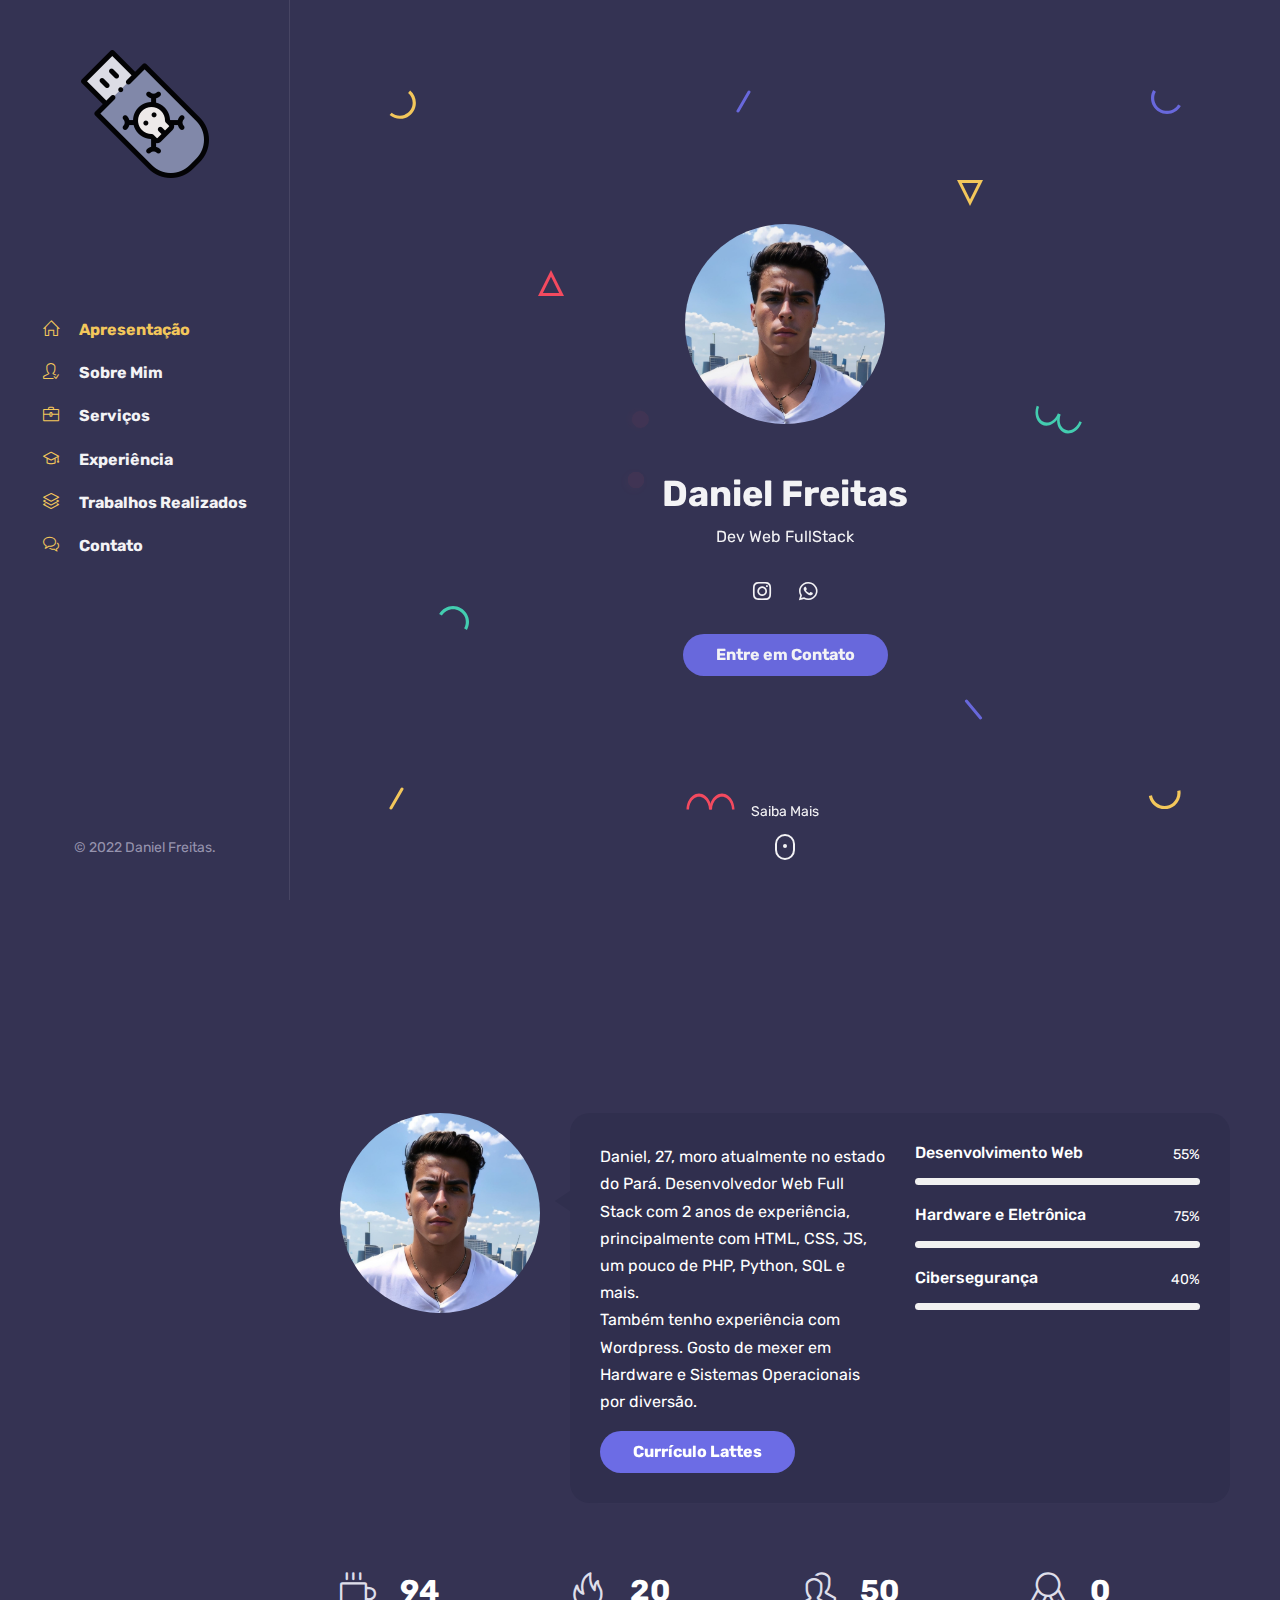
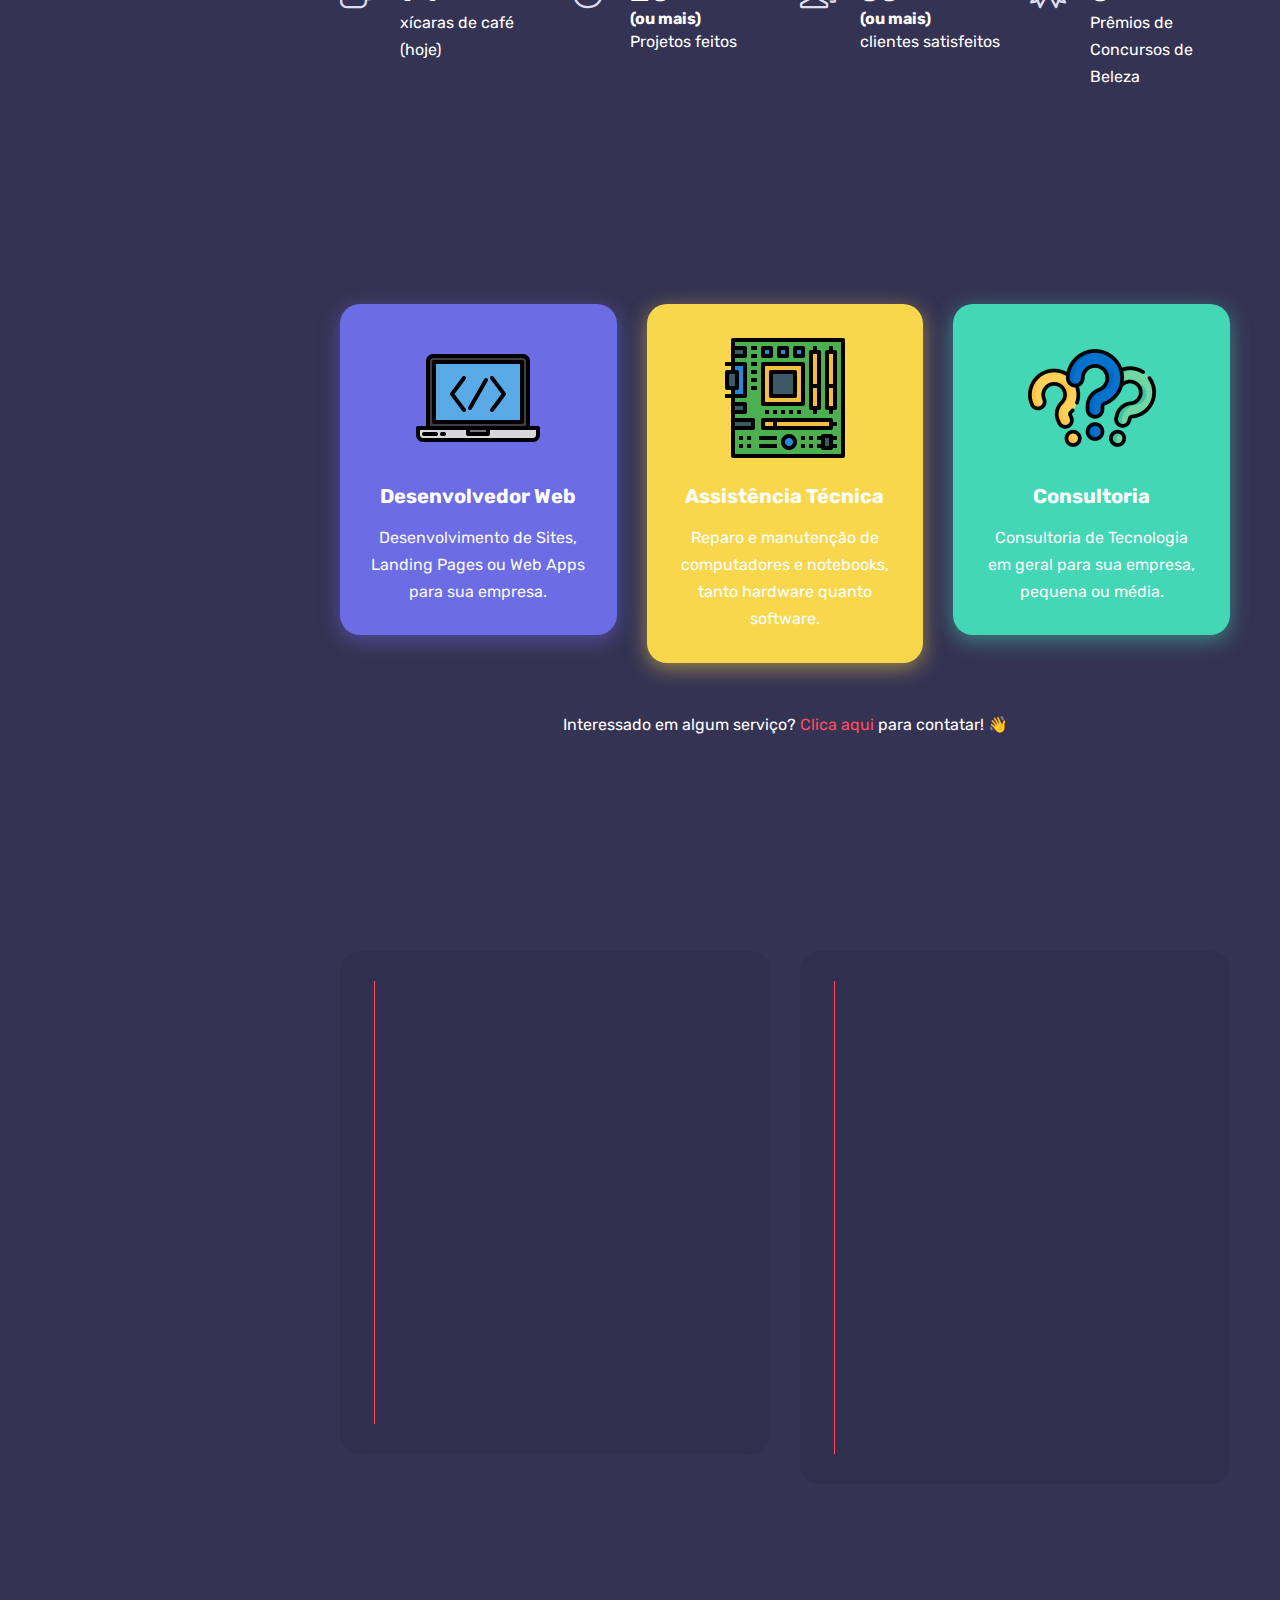
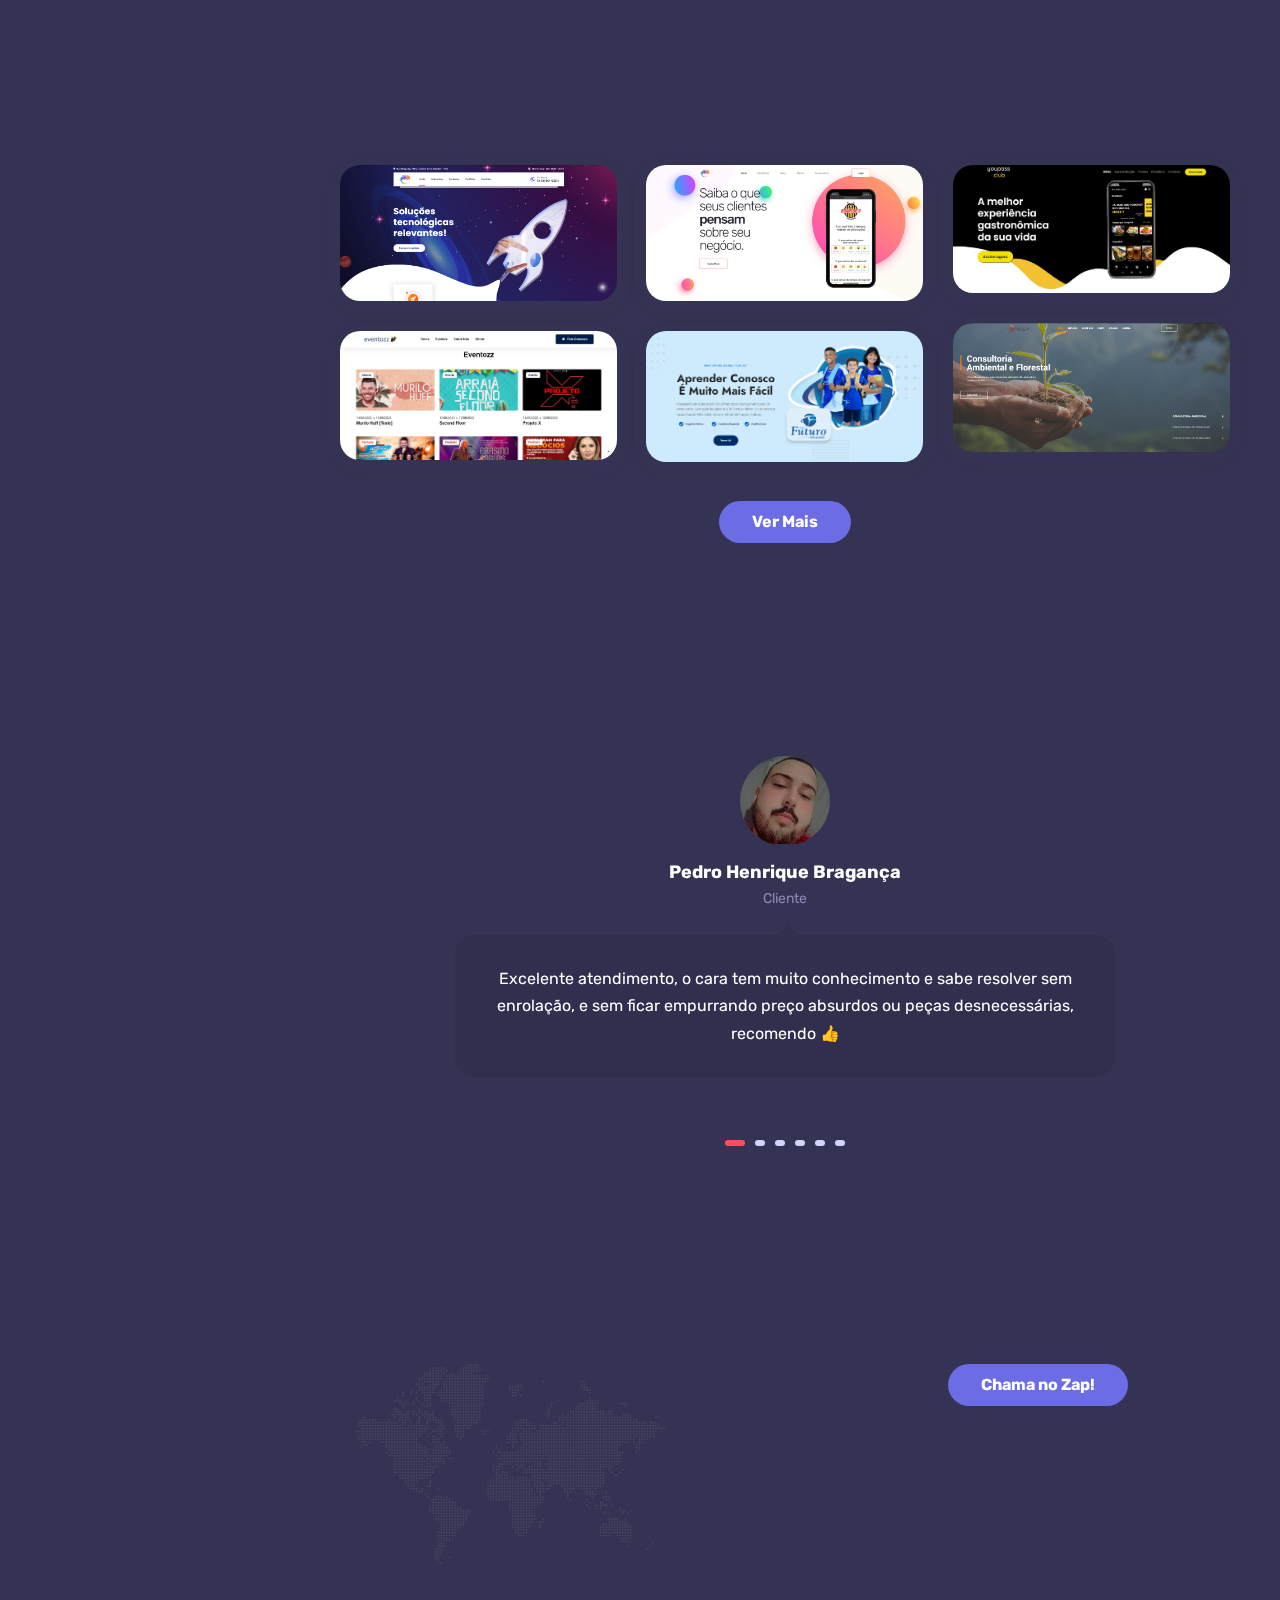
==== index.html @ 25d6e7fa "First Commit" ====
<!DOCTYPE html>
<html lang="en-US">

<head>
	<meta http-equiv="Content-Type" content="text/html; charset=UTF-8">
	<title>Daniel Freitas || Dev FullStack </title>
	<meta name="description" content="Daniel Freitas: Desenvolvedor de Websites e Landing Pages.">
	<meta name="viewport" content="width=device-width, initial-scale=1, maximum-scale=1">
	<link rel="shortcut icon" type="image/x-icon" href="/images/favicon.ico">

	<!-- STYLESHEETS -->
	<link rel="stylesheet" href="css/bootstrap.min.css" type="text/css" media="all">
	<link rel="stylesheet" href="css/all.min.css" type="text/css" media="all">
	<link rel="stylesheet" href="css/simple-line-icons.css" type="text/css" media="all">
	<link rel="stylesheet" href="css/slick.css" type="text/css" media="all">
	<link rel="stylesheet" href="css/animate.css" type="text/css" media="all">
	<link rel="stylesheet" href="css/magnific-popup.css" type="text/css" media="all">
	<link rel="stylesheet" href="css/style.css" type="text/css" media="all">

	<!-- Google tag (gtag.js) -->
	<script async src="https://www.googletagmanager.com/gtag/js?id=G-7LVSP3LHV8"></script>
	<script>
		window.dataLayer = window.dataLayer || [];
		function gtag() { dataLayer.push(arguments); }
		gtag('js', new Date());

		gtag('config', 'G-7LVSP3LHV8');
	</script>
	<!-- End Google Tag Manager -->

</head>

<body class="dark">

	<!-- Preloader -->
	<div id="preloader">
		<div class="outer">
			<!-- Google Chrome -->
			<div class="infinityChrome">
				<div></div>
				<div></div>
				<div></div>
			</div>

			<!-- Safari and others -->
			<div class="infinity">
				<div>
					<span></span>
				</div>
				<div>
					<span></span>
				</div>
				<div>
					<span></span>
				</div>
			</div>
			<!-- Stuff -->
			<svg xmlns="http://www.w3.org/2000/svg" version="1.1" class="goo-outer">
				<defs>
					<filter id="goo">
						<feGaussianBlur in="SourceGraphic" stdDeviation="6" result="blur" />
						<feColorMatrix in="blur" values="1 0 0 0 0  0 1 0 0 0  0 0 1 0 0  0 0 0 18 -7" result="goo" />
						<feBlend in="SourceGraphic" in2="goo" />
					</filter>
				</defs>
			</svg>
		</div>
	</div>

	<!-- mobile header -->
	<header class="mobile-header-1">
		<div class="container">
			<!-- menu icon -->
			<div class="menu-icon d-inline-flex mr-4">
				<button>
					<span></span>
				</button>
			</div>
			<!-- logo image -->
			<div class="site-logo">
				<a href="index.html">
					<img src="images/logo.png" alt="Logo" />
				</a>
			</div>
		</div>
	</header>

	<!-- desktop header -->
	<header class="desktop-header-1 d-flex align-items-center flex-column">

		<!-- logo image -->
		<div class="site-logo">
			<a href="#">
				<img src="images/logo.png" alt="" />
			</a>
		</div>

		<!-- main menu -->
		<nav>
			<ul class="vertical-menu scrollspy">
				<li class="active"><a href="#home"><i class="icon-home"></i>Apresentação</a></li>
				<li><a href="#about"><i class="icon-user-following"></i>Sobre Mim</a></li>
				<li><a href="#services"><i class="icon-briefcase"></i>Serviços</a></li>
				<li><a href="#experience"><i class="icon-graduation"></i>Experiência</a></li>
				<li><a href="#works"><i class="icon-layers"></i>Trabalhos Realizados</a></li>
				<li><a href="#contact"><i class="icon-bubbles"></i>Contato</a></li>
			</ul>
		</nav>

		<!-- site footer -->
		<div class="footer">
			<!-- copyright text -->
			<span class="copyright">© 2022 Daniel Freitas.</span>
		</div>

	</header>

	<!-- main layout -->
	<main class="content">

		<!-- section home -->
		<section id="home" class="home d-flex align-items-center">
			<div class="container">

				<!-- intro -->
				<div class="intro">
					<!-- avatar image -->
					<img src="images/perfil-mini.png" alt="Profile" class="mb-5 prof-pic" />

					<!-- info -->
					<h1 class="mb-2 mt-0">Daniel Freitas</h1>
					<span><span class="text-rotating">Dev Web FullStack</span></span>

					<!-- social icons -->
					<ul class="social-icons light list-inline mb-0 mt-4">
						<li class="list-inline-item"><a href="https://www.linkedin.com/in/danielofreitas"><i
									class="fab fa-instagram"></i></a></li>
						<li class="list-inline-item"><a target="_blank"
								href="https://api.whatsapp.com/send/?phone=5561992713489"><i
									class="fab fa-whatsapp"></i></a></li>
					</ul>

					<!-- buttons -->
					<div class="mt-4">
						<a href="#contact" class="btn btn-default">Entre em Contato</a>
					</div>
				</div>

				<!-- scroll down mouse wheel -->
				<div class="scroll-down">
					<a href="#about" class="mouse-wrapper">
						<span>Saiba Mais</span>
						<span class="mouse">
							<span class="wheel"></span>
						</span>
					</a>
				</div>

				<!-- parallax layers -->
				<div class="parallax" data-relative-input="true">

					<svg width="27" height="29" data-depth="0.3" class="layer p1" xmlns="http://www.w3.org/2000/svg">
						<path
							d="M21.15625.60099c4.37954 3.67487 6.46544 9.40612 5.47254 15.03526-.9929 5.62915-4.91339 10.30141-10.2846 12.25672-5.37122 1.9553-11.3776.89631-15.75715-2.77856l2.05692-2.45134c3.50315 2.93948 8.3087 3.78663 12.60572 2.22284 4.297-1.5638 7.43381-5.30209 8.22768-9.80537.79387-4.50328-.8749-9.08872-4.37803-12.02821L21.15625.60099z"
							fill="#FFD15C" fill-rule="evenodd" />
					</svg>

					<svg width="26" height="26" data-depth="0.2" class="layer p2" xmlns="http://www.w3.org/2000/svg">
						<path d="M13 3.3541L2.42705 24.5h21.1459L13 3.3541z" stroke="#FF4C60" stroke-width="3"
							fill="none" fill-rule="evenodd" />
					</svg>

					<svg width="30" height="25" data-depth="0.3" class="layer p3" xmlns="http://www.w3.org/2000/svg">
						<path
							d="M.1436 8.9282C3.00213 3.97706 8.2841.92763 14.00013.92796c5.71605.00032 10.9981 3.04992 13.85641 8 2.8583 4.95007 2.8584 11.0491-.00014 16.00024l-2.77128-1.6c2.28651-3.96036 2.28631-8.84002.00011-12.8002-2.2862-3.96017-6.5124-6.40017-11.08513-6.4-4.57271.00018-8.79872 2.43984-11.08524 6.4002l-2.77128-1.6z"
							fill="#44D7B6" fill-rule="evenodd" />
					</svg>

					<svg width="15" height="23" data-depth="0.6" class="layer p4" xmlns="http://www.w3.org/2000/svg">
						<rect transform="rotate(30 9.86603 10.13397)" x="7" width="3" height="25" rx="1.5"
							fill="#FFD15C" fill-rule="evenodd" />
					</svg>

					<svg width="15" height="23" data-depth="0.2" class="layer p5" xmlns="http://www.w3.org/2000/svg">
						<rect transform="rotate(30 9.86603 10.13397)" x="7" width="3" height="25" rx="1.5"
							fill="#6C6CE5" fill-rule="evenodd" />
					</svg>

					<svg width="49" height="17" data-depth="0.5" class="layer p6" xmlns="http://www.w3.org/2000/svg">
						<g fill="#FF4C60" fill-rule="evenodd">
							<path
								d="M.5 16.5c0-5.71709 2.3825-10.99895 6.25-13.8567 3.8675-2.85774 8.6325-2.85774 12.5 0C23.1175 5.50106 25.5 10.78292 25.5 16.5H23c0-4.57303-1.90625-8.79884-5-11.08535-3.09375-2.28652-6.90625-2.28652-10 0C4.90625 7.70116 3 11.92697 3 16.5H.5z" />
							<path
								d="M23.5 16.5c0-5.71709 2.3825-10.99895 6.25-13.8567 3.8675-2.85774 8.6325-2.85774 12.5 0C46.1175 5.50106 48.5 10.78292 48.5 16.5H46c0-4.57303-1.90625-8.79884-5-11.08535-3.09375-2.28652-6.90625-2.28652-10 0-3.09375 2.28651-5 6.51232-5 11.08535h-2.5z" />
						</g>
					</svg>

					<svg width="26" height="26" data-depth="0.4" class="layer p7" xmlns="http://www.w3.org/2000/svg">
						<path d="M13 22.6459L2.42705 1.5h21.1459L13 22.6459z" stroke="#FFD15C" stroke-width="3"
							fill="none" fill-rule="evenodd" />
					</svg>

					<svg width="19" height="21" data-depth="0.3" class="layer p8" xmlns="http://www.w3.org/2000/svg">
						<rect transform="rotate(-40 6.25252 10.12626)" x="7" width="3" height="25" rx="1.5"
							fill="#6C6CE5" fill-rule="evenodd" />
					</svg>

					<svg width="30" height="25" data-depth="0.3" data-depth-y="-1.30" class="layer p9"
						xmlns="http://www.w3.org/2000/svg">
						<path
							d="M29.8564 16.0718c-2.85854 4.95114-8.1405 8.00057-13.85654 8.00024-5.71605-.00032-10.9981-3.04992-13.85641-8-2.8583-4.95007-2.8584-11.0491.00014-16.00024l2.77128 1.6c-2.28651 3.96036-2.28631 8.84002-.00011 12.8002 2.2862 3.96017 6.5124 6.40017 11.08513 6.4 4.57271-.00018 8.79872-2.43984 11.08524-6.4002l2.77128 1.6z"
							fill="#6C6CE5" fill-rule="evenodd" />
					</svg>

					<svg width="47" height="29" data-depth="0.2" class="layer p10" xmlns="http://www.w3.org/2000/svg">
						<g fill="#44D7B6" fill-rule="evenodd">
							<path
								d="M46.78878 17.19094c-1.95535 5.3723-6.00068 9.52077-10.61234 10.8834-4.61167 1.36265-9.0893-.26708-11.74616-4.27524-2.65686-4.00817-3.08917-9.78636-1.13381-15.15866l2.34923.85505c-1.56407 4.29724-1.2181 8.92018.90705 12.12693 2.12514 3.20674 5.70772 4.5107 9.39692 3.4202 3.68921-1.0905 6.92581-4.40949 8.48988-8.70673l2.34923.85505z" />
							<path
								d="M25.17585 9.32448c-1.95535 5.3723-6.00068 9.52077-10.61234 10.8834-4.61167 1.36264-9.0893-.26708-11.74616-4.27525C.16049 11.92447-.27182 6.14628 1.68354.77398l2.34923.85505c-1.56407 4.29724-1.2181 8.92018.90705 12.12692 2.12514 3.20675 5.70772 4.5107 9.39692 3.4202 3.68921-1.0905 6.92581-4.40948 8.48988-8.70672l2.34923.85505z" />
						</g>
					</svg>

					<svg width="33" height="20" data-depth="0.5" class="layer p11" xmlns="http://www.w3.org/2000/svg">
						<path
							d="M32.36774.34317c.99276 5.63023-1.09332 11.3614-5.47227 15.03536-4.37895 3.67396-10.3855 4.73307-15.75693 2.77837C5.76711 16.2022 1.84665 11.53014.8539 5.8999l3.15139-.55567c.7941 4.50356 3.93083 8.24147 8.22772 9.8056 4.29688 1.56413 9.10275.71673 12.60554-2.2227C28.34133 9.98771 30.01045 5.4024 29.21635.89884l3.15139-.55567z"
							fill="#FFD15C" fill-rule="evenodd" />
					</svg>

				</div>
			</div>

		</section>

		<!-- section about -->
		<section id="about">

			<div class="container">

				<!-- section title -->
				<h2 class="section-title wow fadeInUp">Sobre Mim</h2>

				<div class="spacer" data-height="60"></div>

				<div class="row">

					<div class="col-md-3">
						<div class="text-center text-md-left">
							<!-- avatar image -->
							<img src="images/perfil-mini.png" alt="Profile" class="prof-pic" />
						</div>
						<div class="spacer d-md-none d-lg-none" data-height="30"></div>
					</div>

					<div class="col-md-9 triangle-left-md triangle-top-sm">
						<div class="rounded bg-dark shadow-light padding-30">
							<div class="row">
								<div class="col-md-6">
									<!-- about text -->
									<p>Daniel, 27, moro atualmente no estado do Pará. Desenvolvedor Web Full Stack com 2
										anos de experiência, principalmente com HTML, CSS, JS, um pouco de PHP, Python,
										SQL e mais. <br>
										Também tenho experiência com Wordpress.
										Gosto de mexer em Hardware e Sistemas Operacionais por diversão.
									</p>
									<div class="mt-3">
										<a href="http://lattes.cnpq.br/3250665712601705"
											class="btn btn-default">Currículo Lattes</a>
									</div>
									<div class="spacer d-md-none d-lg-none" data-height="30"></div>
								</div>
								<div class="col-md-6">
									<!-- skill item -->
									<div class="skill-item">
										<div class="skill-info clearfix">
											<h4 class="float-left mb-3 mt-0">Desenvolvimento Web</h4>
											<span class="float-right">55%</span>
										</div>
										<div class="progress">
											<div class="progress-bar data-background" role="progressbar"
												aria-valuemin="0" aria-valuemax="100" aria-valuenow="55"
												data-color="#FFD15C">
											</div>
										</div>
										<div class="spacer" data-height="20"></div>
									</div>

									<!-- skill item -->
									<div class="skill-item">
										<div class="skill-info clearfix">
											<h4 class="float-left mb-3 mt-0">Hardware e Eletrônica</h4>
											<span class="float-right">75%</span>
										</div>
										<div class="progress">
											<div class="progress-bar data-background" role="progressbar"
												aria-valuemin="0" aria-valuemax="100" aria-valuenow="75"
												data-color="#FF4C60">
											</div>
										</div>
										<div class="spacer" data-height="20"></div>
									</div>

									<!-- skill item -->
									<div class="skill-item">
										<div class="skill-info clearfix">
											<h4 class="float-left mb-3 mt-0">Cibersegurança</h4>
											<span class="float-right">40%</span>
										</div>
										<div class="progress">
											<div class="progress-bar data-background" role="progressbar"
												aria-valuemin="0" aria-valuemax="100" aria-valuenow="40"
												data-color="#6C6CE5">
											</div>
										</div>
									</div>
								</div>
							</div>
						</div>
					</div>

				</div>
				<!-- row end -->

				<div class="spacer" data-height="70"></div>

				<div class="row">

					<div class="col-md-3 col-sm-6">
						<!-- fact item -->
						<div class="fact-item">
							<span class="icon icon-cup"></span>
							<div class="details">
								<h3 class="mb-0 mt-0 number"><em class="count">94</em></h3>
								<p class="mb-0">xícaras de café (hoje)</p>
							</div>
						</div>
						<div class="spacer d-md-none d-lg-none" data-height="30"></div>
					</div>

					<div class="col-md-3 col-sm-6">
						<!-- fact item -->
						<div class="fact-item">
							<span class="icon icon-fire"></span>
							<div class="details">
								<h3 class="mb-0 mt-0 number"><em class="count">20</em>
									<p class="mb-0"> (ou mais)</p>
								</h3>
								<p class="mb-0">Projetos feitos</p>
							</div>
						</div>
						<div class="spacer d-md-none d-lg-none" data-height="30"></div>
					</div>

					<div class="col-md-3 col-sm-6">
						<!-- fact item -->
						<div class="fact-item">
							<span class="icon icon-people"></span>
							<div class="details">
								<h3 class="mb-0 mt-0 number"><em class="count">50</em>
									<p class="mb-0"> (ou mais)</p>
								</h3>
								<p class="mb-0">clientes satisfeitos</p>
							</div>
						</div>
						<div class="spacer d-md-none d-lg-none" data-height="30"></div>
					</div>

					<div class="col-md-3 col-sm-6">
						<!-- fact item -->
						<div class="fact-item">
							<span class="icon icon-badge"></span>
							<div class="details">
								<h3 class="mb-0 mt-0 number"><em class="count">0</em></h3>
								<p class="mb-0">Prêmios de Concursos de Beleza</p>
							</div>
						</div>
					</div>

				</div>

			</div>

		</section>

		<!-- section services -->
		<section id="services">

			<div class="container">

				<!-- section title -->
				<h2 class="section-title wow fadeInUp">Serviços</h2>

				<div class="spacer" data-height="60"></div>

				<div class="row">

					<div class="col-md-4">
						<!-- service box -->
						<div class="service-box rounded data-background padding-30 text-center text-light shadow-blue"
							data-color="#6C6CE5">
							<img src="/images/web.png" alt="Web" />
							<h3 class="mb-3 mt-0">Desenvolvedor Web</h3>
							<p class="mb-0">Desenvolvimento de Sites, Landing Pages ou Web Apps para sua empresa.</p>
						</div>
						<div class="spacer d-md-none d-lg-none" data-height="30"></div>
					</div>

					<div class="col-md-4">
						<!-- service box -->
						<div class="service-box rounded data-background padding-30 text-center shadow-yellow"
							data-color="#F9D74C">
							<img src="/images/hardware.png" alt="Placa Mãe" />
							<h3 class="mb-3 mt-0">Assistência Técnica</h3>
							<p class="mb-0">Reparo e manutenção de computadores e notebooks, tanto hardware quanto
								software.</p>
						</div>
						<div class="spacer d-md-none d-lg-none" data-height="30"></div>
					</div>

					<div class="col-md-4">
						<!-- service box -->
						<div class="service-box rounded data-background padding-30 text-center text-light shadow-green"
							data-color="#44D7B6">
							<img src="/images/question.png" alt="consultoria" />
							<h3 class="mb-3 mt-0">Consultoria</h3>
							<p class="mb-0">Consultoria de Tecnologia em geral para sua empresa, pequena ou média.</p>
						</div>
					</div>

				</div>

				<div class="mt-5 text-center">
					<p class="mb-0">Interessado em algum serviço? <a href="#contact">Clica aqui</a> para contatar!
						👋</p>
				</div>

			</div>

		</section>

		<!-- section experience -->
		<section id="experience">

			<div class="container">

				<!-- section title -->
				<h2 class="section-title wow fadeInUp">Experiência</h2>

				<div class="spacer" data-height="60"></div>

				<div class="row">

					<div class="col-md-6">

						<!-- timeline wrapper -->
						<div class="timeline edu bg-dark rounded shadow-light padding-30 overflow-hidden">

							<!-- timeline item -->
							<div class="timeline-container wow fadeInUp" data-wow-delay="0.4s">
								<div class="content">
									<span class="time">2023</span>
									<h3 class="title">Pós em Computação Forense e Perícia Digital</h3>
									<p>Finalizado em 2023</p>
								</div>
							</div>

							<!-- timeline item -->
							<div class="timeline-container wow fadeInUp">
								<div class="content">
									<span class="time">2023</span>
									<h3 class="title">Pós em Engenharia de Software</h3>
									<p>Finalizado em 2023
									</p>
								</div>
							</div>

							<!-- timeline item -->
							<div class="timeline-container wow fadeInUp" data-wow-delay="0.2s">
								<div class="content">
									<span class="time">2020 - 2021</span>
									<h3 class="title">Graduação em Análise e Desenvolvimento de Sistemas</h3>
									<p>Finalizado em 2021
									</p>
								</div>
							</div>


							<!-- main line -->
							<span class="line"></span>

						</div>

					</div>

					<div class="col-md-6">

						<!-- responsive spacer -->
						<div class="spacer d-md-none d-lg-none" data-height="30"></div>

						<!-- timeline wrapper -->
						<div class="timeline exp bg-dark rounded shadow-light padding-30 overflow-hidden">

							<!-- timeline item -->
							<div class="timeline-container wow fadeInUp">
								<div class="content">
									<span class="time">Presente</span>
									<h3 class="title">Sócio Fundador da Nodex Tecnologia</h3>
									<p>Prestação de serviços a outras empresas.
									</p>
								</div>
							</div>

							<!-- timeline item -->
							<div class="timeline-container wow fadeInUp" data-wow-delay="0.2s">
								<div class="content">
									<span class="time">2021 - 2022</span>
									<h3 class="title">Desenvolvedor Web FullStack</h3>
									<p>Mais informações no Linkedin.</p>
								</div>
							</div>

							<!-- timeline item -->
							<div class="timeline-container wow fadeInUp" data-wow-delay="0.4s">
								<div class="content">
									<span class="time">2018 - 2021</span>
									<h3 class="title">Professor de Inglês</h3>
									<p>Aulas de Inglês para crianças e adultos, iniciantes ou em estágio
										avançado de fluência.
									</p>
								</div>
							</div>

							<!-- main line -->
							<span class="line"></span>

						</div>

					</div>

				</div>

			</div>

		</section>

		<!-- section works -->
		<section id="works">

			<div class="container">

				<!-- section title -->
				<h2 class="section-title wow fadeInUp">Trabalhos Realizados</h2>

				<div class="spacer" data-height="60"></div>

				<!-- portfolio filter (desktop) -->
				<ul class="portfolio-filter list-inline wow fadeInUp">
					<li class="current list-inline-item" data-filter="*">Todos</li>
					<li class="list-inline-item" data-filter=".web">Websites</li>
					<li class="list-inline-item" data-filter=".land">Landing Pages</li>
				</ul>

				<!-- portfolio filter (mobile) -->
				<div class="pf-filter-wrapper">
					<select class="portfolio-filter-mobile">
						<option value="*">Todos</option>
						<option value=".web">Websites</option>
						<option value=".land">Landing Pages</option>
					</select>
				</div>

				<!-- portolio wrapper -->
				<div class="row portfolio-wrapper">

					<!-- portfolio item -->
					<div class="col-md-4 col-sm-6 grid-item web">
						<a href="https://portalctech.com.br/" target="_blank" class="">
							<div class="portfolio-item rounded shadow-dark">
								<div class="details">
									<span class="term">Website</span>
									<h4 class="title">Portal CTech</h4>
								</div>
								<div class="thumb">
									<img src="/trabalhos/ctech.png" alt="Portfolio-title" />
									<div class="mask"></div>
								</div>
							</div>
						</a>
					</div>

					<!-- portfolio item -->
					<div class="col-md-4 col-sm-6 grid-item creative land">
						<a href="https://satisfacao.portalctech.com.br/" target="_blank">
							<div class="portfolio-item rounded shadow-dark">
								<div class="details">
									<span class="term">Landing Page</span>
									<h4 class="title">Serviço de Satisfação | CTech</h4>

								</div>
								<div class="thumb">
									<img src="/trabalhos/satis.png" alt="Portfolio-title" />
									<div class="mask"></div>
								</div>
							</div>
						</a>
					</div>

					<!-- portfolio item -->
					<div class="col-md-4 col-sm-6 grid-item land">
						<a href="#">
							<div class="portfolio-item rounded shadow-dark">
								<div class="details">
									<span class="term">Landing Page</span>
									<h4 class="title">YouPass - App de Gastronomia</h4>
								</div>
								<div class="thumb">
									<img src="/trabalhos/youpass.jpg" alt="Portfolio-title" />
									<div class="mask"></div>
								</div>
							</div>
						</a>
					</div>

					<!-- portfolio item -->
					<div class="col-md-4 col-sm-6 grid-item web">
						<a href="https://fenixjunior.com.br" target="_blank">
							<div class="portfolio-item rounded shadow-dark">
								<div class="details">
									<span class="term">Website</span>
									<h4 class="title">Empresa Júnior Fênix Consultoria Ambiental</h4>
								</div>
								<div class="thumb">
									<img src="/trabalhos/fenix.png" alt="Portfolio-title" />
									<div class="mask"></div>
								</div>
							</div>
						</a>
					</div>

					<!-- portfolio item -->
					<div class="col-md-4 col-sm-6 grid-item web">
						<a href="https://futuroeducacional.com/" target="_blank">
							<div class="portfolio-item rounded shadow-dark">
								<div class="details">
									<span class="term">Website</span>
									<h4 class="title">Site Institucional Grupo Futuro Educacional</h4>

								</div>
								<div class="thumb">
									<img src="/trabalhos/futuro.png" alt="Portfolio-title" />
									<div class="mask"></div>
								</div>
							</div>
						</a>
					</div>

					<!-- portfolio item -->
					<div class="col-md-4 col-sm-6 grid-item web">
						<a href="https://eventozz.com" target="_blank">
							<div class="portfolio-item rounded shadow-dark">
								<div class="details">
									<span class="term">Website</span>
									<h4 class="title">Eventozz</h4>
								</div>
								<div class="thumb">
									<img src="/trabalhos/eventozz.jpg" alt="Portfolio-title" />
									<div class="mask"></div>
								</div>
							</div>
						</a>
					</div>

				</div>

				<!-- more button -->
				<div class="load-more text-center mt-4">
					<a href="javascript:" class="btn btn-default"><i class="fas fa-spinner"></i>Ver Mais</a>
					<!-- numbered pagination (hidden for infinite scroll) -->
					<ul class="portfolio-pagination list-inline d-none">
						<li class="list-inline-item">1</li>
						<li class="list-inline-item"><a href="works-2.html">2</a></li>
					</ul>
				</div>

			</div>

		</section>


		<!-- section testimonials -->
		<section id="testimonials">

			<div class="container">

				<!-- section title -->
				<h2 class="section-title wow fadeInUp">Clientes & Reviews</h2>

				<div class="spacer" data-height="60"></div>

				<!-- testimonials wrapper -->
				<div class="testimonials-wrapper">

					<!-- testimonial item -->
					<div class="testimonial-item text-center mx-auto">
						<div class="thumb mb-3 mx-auto">
							<img src="/clientes/pedro.png" alt="customer-name" />
						</div>
						<h4 class="mt-3 mb-0">Pedro Henrique Bragança</h4>
						<span class="subtitle">Cliente</span>
						<div class="bg-dark padding-30 shadow-light rounded triangle-top position-relative mt-4">
							<p class="mb-0">Excelente atendimento, o cara tem muito conhecimento e sabe resolver sem
								enrolação, e sem ficar empurrando preço absurdos ou peças desnecessárias, recomendo 👍
							</p>
						</div>
					</div>

					<!-- testimonial item -->
					<div class="testimonial-item text-center mx-auto">
						<div class="thumb mb-3 mx-auto">
							<img src="/clientes/isaque.jpg" alt="customer-name" />
						</div>
						<h4 class="mt-3 mb-0">Isaque Vitor</h4>
						<span class="subtitle">Cliente</span>
						<div class="bg-dark padding-30 shadow-light rounded triangle-top position-relative mt-4">
							<p class="mb-0">Antendimento pontual e rápido, sabem exatamente o que o cliente precisa e
								resolvem o problema sem enrolação. 👏🏾</p>
						</div>
					</div>

					<!-- testimonial item -->
					<div class="testimonial-item text-center mx-auto">
						<div class="thumb mb-3 mx-auto">
							<img src="/clientes/caik.png" alt="customer-name" />
						</div>
						<h4 class="mt-3 mb-0">Caikson Rodrigo</h4>
						<span class="subtitle">Cliente</span>
						<div class="bg-dark padding-30 shadow-light rounded triangle-top position-relative mt-4">
							<p class="mb-0">Atendimento perfeito, com todos os requisitos que solicitei. Foi minha
								primeira vez e agora serei cliente fixo, não encontramos qualidade assim tão fácil e
								valores acessíveis. Obrigado!</p>
						</div>
					</div>

					<!-- testimonial item -->
					<div class="testimonial-item text-center mx-auto">
						<div class="thumb mb-3 mx-auto">
							<img src="/clientes/evaldo.png" alt="customer-name" />
						</div>
						<h4 class="mt-3 mb-0">Evaldo Sousa</h4>
						<span class="subtitle">Cliente</span>
						<div class="bg-dark padding-30 shadow-light rounded triangle-top position-relative mt-4">
							<p class="mb-0">Excelente profissional, muito bem capacitado. Tenho um computador que
								comprei em 2006 que nunca nem abri para limpar, já estava prestes a jogar fora, resolvi
								levar para ele e quando recebi o computador de volta, o mesmo estava tão veloz e
								eficiente que parecia recém saído de fábrica. Recomendo.</p>
						</div>
					</div>

					<!-- testimonial item -->
					<div class="testimonial-item text-center mx-auto">
						<div class="thumb mb-3 mx-auto">
							<img src="/clientes/saymon.png" alt="customer-name" />
						</div>
						<h4 class="mt-3 mb-0">Saymon Cunha</h4>
						<span class="subtitle">Cliente</span>
						<div class="bg-dark padding-30 shadow-light rounded triangle-top position-relative mt-4">
							<p class="mb-0">Simplesmente sensacional! 🔥</p>
						</div>
					</div>

					<!-- testimonial item -->
					<div class="testimonial-item text-center mx-auto">
						<div class="thumb mb-3 mx-auto">
							<img src="/clientes/saulo.png" alt="customer-name" />
						</div>
						<h4 class="mt-3 mb-0">Saulo Freitas</h4>
						<span class="subtitle">Cliente e Desenvolvedor Parceiro</span>
						<div class="bg-dark padding-30 shadow-light rounded triangle-top position-relative mt-4">
							<p class="mb-0">Resultado além das expectativas por um bom custo.</p>
						</div>
					</div>

				</div>



				<!-- section contact -->
				<section id="contact">

					<div class="container">

						<!-- section title -->
						<h2 class="section-title wow fadeInUp">Entre em contato</h2>

						<div class="spacer" data-height="60"></div>

						<div class="row">

							<div class="col-md-8">
								<!-- contact info -->
								<div class="contact-info">
									<h3 class="wow fadeInUp">Fique a vontade para entrar em contato!</h3>
									<p class="wow fadeInUp"> Você é do tipo formal? Pode me mandar um <a
											href="mailto:danfreitas97@gmail.com">email</a>. 👋</p>
								</div>
							</div>

							<div class="col-md-4">
								<form action="https://wa.me/5561992713489">
									<button type="submit" class="btn btn-default"> Chama no Zap! </button>
									<!-- Send Button -->
								</form>
							</div>

						</div>

					</div>

				</section>

				<div class="spacer" data-height="96"></div>

	</main>

	<!-- Go to top button -->
	<a href="javascript:" id="return-to-top"><i class="fas fa-arrow-up"></i></a>

	<!-- SCRIPTS -->
	<script src="js/jquery-1.12.3.min.js"></script>
	<script src="js/jquery.easing.min.js"></script>
	<script src="js/jquery.waypoints.min.js"></script>
	<script src="js/jquery.counterup.min.js"></script>
	<script src="js/popper.min.js"></script>
	<script src="js/bootstrap.min.js"></script>
	<script src="js/isotope.pkgd.min.js"></script>
	<script src="js/infinite-scroll.min.js"></script>
	<script src="js/imagesloaded.pkgd.min.js"></script>
	<script src="js/slick.min.js"></script>
	<script src="js/contact.js"></script>
	<script src="js/validator.js"></script>
	<script src="js/wow.min.js"></script>
	<script src="js/morphext.min.js"></script>
	<script src="js/parallax.min.js"></script>
	<script src="js/jquery.magnific-popup.min.js"></script>
	<script src="js/custom.js"></script>

</body>

</html>
---- css/simple-line-icons.css ----
@font-face {
  font-family: 'simple-line-icons';
  src: url('../fonts/Simple-Line-Icons.eot?v=2.4.0');
  src: url('../fonts/Simple-Line-Icons.eot?v=2.4.0#iefix') format('embedded-opentype'), url('../fonts/Simple-Line-Icons.woff2?v=2.4.0') format('woff2'), url('../fonts/Simple-Line-Icons.ttf?v=2.4.0') format('truetype'), url('../fonts/Simple-Line-Icons.woff?v=2.4.0') format('woff'), url('../fonts/Simple-Line-Icons.svg?v=2.4.0#simple-line-icons') format('svg');
  font-weight: normal;
  font-style: normal;
}
/*
 Use the following CSS code if you want to have a class per icon.
 Instead of a list of all class selectors, you can use the generic [class*="icon-"] selector, but it's slower:
*/
.icon-user,
.icon-people,
.icon-user-female,
.icon-user-follow,
.icon-user-following,
.icon-user-unfollow,
.icon-login,
.icon-logout,
.icon-emotsmile,
.icon-phone,
.icon-call-end,
.icon-call-in,
.icon-call-out,
.icon-map,
.icon-location-pin,
.icon-direction,
.icon-directions,
.icon-compass,
.icon-layers,
.icon-menu,
.icon-list,
.icon-options-vertical,
.icon-options,
.icon-arrow-down,
.icon-arrow-left,
.icon-arrow-right,
.icon-arrow-up,
.icon-arrow-up-circle,
.icon-arrow-left-circle,
.icon-arrow-right-circle,
.icon-arrow-down-circle,
.icon-check,
.icon-clock,
.icon-plus,
.icon-minus,
.icon-close,
.icon-event,
.icon-exclamation,
.icon-organization,
.icon-trophy,
.icon-screen-smartphone,
.icon-screen-desktop,
.icon-plane,
.icon-notebook,
.icon-mustache,
.icon-mouse,
.icon-magnet,
.icon-energy,
.icon-disc,
.icon-cursor,
.icon-cursor-move,
.icon-crop,
.icon-chemistry,
.icon-speedometer,
.icon-shield,
.icon-screen-tablet,
.icon-magic-wand,
.icon-hourglass,
.icon-graduation,
.icon-ghost,
.icon-game-controller,
.icon-fire,
.icon-eyeglass,
.icon-envelope-open,
.icon-envelope-letter,
.icon-bell,
.icon-badge,
.icon-anchor,
.icon-wallet,
.icon-vector,
.icon-speech,
.icon-puzzle,
.icon-printer,
.icon-present,
.icon-playlist,
.icon-pin,
.icon-picture,
.icon-handbag,
.icon-globe-alt,
.icon-globe,
.icon-folder-alt,
.icon-folder,
.icon-film,
.icon-feed,
.icon-drop,
.icon-drawer,
.icon-docs,
.icon-doc,
.icon-diamond,
.icon-cup,
.icon-calculator,
.icon-bubbles,
.icon-briefcase,
.icon-book-open,
.icon-basket-loaded,
.icon-basket,
.icon-bag,
.icon-action-undo,
.icon-action-redo,
.icon-wrench,
.icon-umbrella,
.icon-trash,
.icon-tag,
.icon-support,
.icon-frame,
.icon-size-fullscreen,
.icon-size-actual,
.icon-shuffle,
.icon-share-alt,
.icon-share,
.icon-rocket,
.icon-question,
.icon-pie-chart,
.icon-pencil,
.icon-note,
.icon-loop,
.icon-home,
.icon-grid,
.icon-graph,
.icon-microphone,
.icon-music-tone-alt,
.icon-music-tone,
.icon-earphones-alt,
.icon-earphones,
.icon-equalizer,
.icon-like,
.icon-dislike,
.icon-control-start,
.icon-control-rewind,
.icon-control-play,
.icon-control-pause,
.icon-control-forward,
.icon-control-end,
.icon-volume-1,
.icon-volume-2,
.icon-volume-off,
.icon-calendar,
.icon-bulb,
.icon-chart,
.icon-ban,
.icon-bubble,
.icon-camrecorder,
.icon-camera,
.icon-cloud-download,
.icon-cloud-upload,
.icon-envelope,
.icon-eye,
.icon-flag,
.icon-heart,
.icon-info,
.icon-key,
.icon-link,
.icon-lock,
.icon-lock-open,
.icon-magnifier,
.icon-magnifier-add,
.icon-magnifier-remove,
.icon-paper-clip,
.icon-paper-plane,
.icon-power,
.icon-refresh,
.icon-reload,
.icon-settings,
.icon-star,
.icon-symbol-female,
.icon-symbol-male,
.icon-target,
.icon-credit-card,
.icon-paypal,
.icon-social-tumblr,
.icon-social-twitter,
.icon-social-facebook,
.icon-social-instagram,
.icon-social-linkedin,
.icon-social-pinterest,
.icon-social-github,
.icon-social-google,
.icon-social-reddit,
.icon-social-skype,
.icon-social-dribbble,
.icon-social-behance,
.icon-social-foursqare,
.icon-social-soundcloud,
.icon-social-spotify,
.icon-social-stumbleupon,
.icon-social-youtube,
.icon-social-dropbox,
.icon-social-vkontakte,
.icon-social-steam {
  font-family: 'simple-line-icons';
  speak: none;
  font-style: normal;
  font-weight: normal;
  font-variant: normal;
  text-transform: none;
  line-height: 1;
  /* Better Font Rendering =========== */
  -webkit-font-smoothing: antialiased;
  -moz-osx-font-smoothing: grayscale;
}
.icon-user:before {
  content: "\e005";
}
.icon-people:before {
  content: "\e001";
}
.icon-user-female:before {
  content: "\e000";
}
.icon-user-follow:before {
  content: "\e002";
}
.icon-user-following:before {
  content: "\e003";
}
.icon-user-unfollow:before {
  content: "\e004";
}
.icon-login:before {
  content: "\e066";
}
.icon-logout:before {
  content: "\e065";
}
.icon-emotsmile:before {
  content: "\e021";
}
.icon-phone:before {
  content: "\e600";
}
.icon-call-end:before {
  content: "\e048";
}
.icon-call-in:before {
  content: "\e047";
}
.icon-call-out:before {
  content: "\e046";
}
.icon-map:before {
  content: "\e033";
}
.icon-location-pin:before {
  content: "\e096";
}
.icon-direction:before {
  content: "\e042";
}
.icon-directions:before {
  content: "\e041";
}
.icon-compass:before {
  content: "\e045";
}
.icon-layers:before {
  content: "\e034";
}
.icon-menu:before {
  content: "\e601";
}
.icon-list:before {
  content: "\e067";
}
.icon-options-vertical:before {
  content: "\e602";
}
.icon-options:before {
  content: "\e603";
}
.icon-arrow-down:before {
  content: "\e604";
}
.icon-arrow-left:before {
  content: "\e605";
}
.icon-arrow-right:before {
  content: "\e606";
}
.icon-arrow-up:before {
  content: "\e607";
}
.icon-arrow-up-circle:before {
  content: "\e078";
}
.icon-arrow-left-circle:before {
  content: "\e07a";
}
.icon-arrow-right-circle:before {
  content: "\e079";
}
.icon-arrow-down-circle:before {
  content: "\e07b";
}
.icon-check:before {
  content: "\e080";
}
.icon-clock:before {
  content: "\e081";
}
.icon-plus:before {
  content: "\e095";
}
.icon-minus:before {
  content: "\e615";
}
.icon-close:before {
  content: "\e082";
}
.icon-event:before {
  content: "\e619";
}
.icon-exclamation:before {
  content: "\e617";
}
.icon-organization:before {
  content: "\e616";
}
.icon-trophy:before {
  content: "\e006";
}
.icon-screen-smartphone:before {
  content: "\e010";
}
.icon-screen-desktop:before {
  content: "\e011";
}
.icon-plane:before {
  content: "\e012";
}
.icon-notebook:before {
  content: "\e013";
}
.icon-mustache:before {
  content: "\e014";
}
.icon-mouse:before {
  content: "\e015";
}
.icon-magnet:before {
  content: "\e016";
}
.icon-energy:before {
  content: "\e020";
}
.icon-disc:before {
  content: "\e022";
}
.icon-cursor:before {
  content: "\e06e";
}
.icon-cursor-move:before {
  content: "\e023";
}
.icon-crop:before {
  content: "\e024";
}
.icon-chemistry:before {
  content: "\e026";
}
.icon-speedometer:before {
  content: "\e007";
}
.icon-shield:before {
  content: "\e00e";
}
.icon-screen-tablet:before {
  content: "\e00f";
}
.icon-magic-wand:before {
  content: "\e017";
}
.icon-hourglass:before {
  content: "\e018";
}
.icon-graduation:before {
  content: "\e019";
}
.icon-ghost:before {
  content: "\e01a";
}
.icon-game-controller:before {
  content: "\e01b";
}
.icon-fire:before {
  content: "\e01c";
}
.icon-eyeglass:before {
  content: "\e01d";
}
.icon-envelope-open:before {
  content: "\e01e";
}
.icon-envelope-letter:before {
  content: "\e01f";
}
.icon-bell:before {
  content: "\e027";
}
.icon-badge:before {
  content: "\e028";
}
.icon-anchor:before {
  content: "\e029";
}
.icon-wallet:before {
  content: "\e02a";
}
.icon-vector:before {
  content: "\e02b";
}
.icon-speech:before {
  content: "\e02c";
}
.icon-puzzle:before {
  content: "\e02d";
}
.icon-printer:before {
  content: "\e02e";
}
.icon-present:before {
  content: "\e02f";
}
.icon-playlist:before {
  content: "\e030";
}
.icon-pin:before {
  content: "\e031";
}
.icon-picture:before {
  content: "\e032";
}
.icon-handbag:before {
  content: "\e035";
}
.icon-globe-alt:before {
  content: "\e036";
}
.icon-globe:before {
  content: "\e037";
}
.icon-folder-alt:before {
  content: "\e039";
}
.icon-folder:before {
  content: "\e089";
}
.icon-film:before {
  content: "\e03a";
}
.icon-feed:before {
  content: "\e03b";
}
.icon-drop:before {
  content: "\e03e";
}
.icon-drawer:before {
  content: "\e03f";
}
.icon-docs:before {
  content: "\e040";
}
.icon-doc:before {
  content: "\e085";
}
.icon-diamond:before {
  content: "\e043";
}
.icon-cup:before {
  content: "\e044";
}
.icon-calculator:before {
  content: "\e049";
}
.icon-bubbles:before {
  content: "\e04a";
}
.icon-briefcase:before {
  content: "\e04b";
}
.icon-book-open:before {
  content: "\e04c";
}
.icon-basket-loaded:before {
  content: "\e04d";
}
.icon-basket:before {
  content: "\e04e";
}
.icon-bag:before {
  content: "\e04f";
}
.icon-action-undo:before {
  content: "\e050";
}
.icon-action-redo:before {
  content: "\e051";
}
.icon-wrench:before {
  content: "\e052";
}
.icon-umbrella:before {
  content: "\e053";
}
.icon-trash:before {
  content: "\e054";
}
.icon-tag:before {
  content: "\e055";
}
.icon-support:before {
  content: "\e056";
}
.icon-frame:before {
  content: "\e038";
}
.icon-size-fullscreen:before {
  content: "\e057";
}
.icon-size-actual:before {
  content: "\e058";
}
.icon-shuffle:before {
  content: "\e059";
}
.icon-share-alt:before {
  content: "\e05a";
}
.icon-share:before {
  content: "\e05b";
}
.icon-rocket:before {
  content: "\e05c";
}
.icon-question:before {
  content: "\e05d";
}
.icon-pie-chart:before {
  content: "\e05e";
}
.icon-pencil:before {
  content: "\e05f";
}
.icon-note:before {
  content: "\e060";
}
.icon-loop:before {
  content: "\e064";
}
.icon-home:before {
  content: "\e069";
}
.icon-grid:before {
  content: "\e06a";
}
.icon-graph:before {
  content: "\e06b";
}
.icon-microphone:before {
  content: "\e063";
}
.icon-music-tone-alt:before {
  content: "\e061";
}
.icon-music-tone:before {
  content: "\e062";
}
.icon-earphones-alt:before {
  content: "\e03c";
}
.icon-earphones:before {
  content: "\e03d";
}
.icon-equalizer:before {
  content: "\e06c";
}
.icon-like:before {
  content: "\e068";
}
.icon-dislike:before {
  content: "\e06d";
}
.icon-control-start:before {
  content: "\e06f";
}
.icon-control-rewind:before {
  content: "\e070";
}
.icon-control-play:before {
  content: "\e071";
}
.icon-control-pause:before {
  content: "\e072";
}
.icon-control-forward:before {
  content: "\e073";
}
.icon-control-end:before {
  content: "\e074";
}
.icon-volume-1:before {
  content: "\e09f";
}
.icon-volume-2:before {
  content: "\e0a0";
}
.icon-volume-off:before {
  content: "\e0a1";
}
.icon-calendar:before {
  content: "\e075";
}
.icon-bulb:before {
  content: "\e076";
}
.icon-chart:before {
  content: "\e077";
}
.icon-ban:before {
  content: "\e07c";
}
.icon-bubble:before {
  content: "\e07d";
}
.icon-camrecorder:before {
  content: "\e07e";
}
.icon-camera:before {
  content: "\e07f";
}
.icon-cloud-download:before {
  content: "\e083";
}
.icon-cloud-upload:before {
  content: "\e084";
}
.icon-envelope:before {
  content: "\e086";
}
.icon-eye:before {
  content: "\e087";
}
.icon-flag:before {
  content: "\e088";
}
.icon-heart:before {
  content: "\e08a";
}
.icon-info:before {
  content: "\e08b";
}
.icon-key:before {
  content: "\e08c";
}
.icon-link:before {
  content: "\e08d";
}
.icon-lock:before {
  content: "\e08e";
}
.icon-lock-open:before {
  content: "\e08f";
}
.icon-magnifier:before {
  content: "\e090";
}
.icon-magnifier-add:before {
  content: "\e091";
}
.icon-magnifier-remove:before {
  content: "\e092";
}
.icon-paper-clip:before {
  content: "\e093";
}
.icon-paper-plane:before {
  content: "\e094";
}
.icon-power:before {
  content: "\e097";
}
.icon-refresh:before {
  content: "\e098";
}
.icon-reload:before {
  content: "\e099";
}
.icon-settings:before {
  content: "\e09a";
}
.icon-star:before {
  content: "\e09b";
}
.icon-symbol-female:before {
  content: "\e09c";
}
.icon-symbol-male:before {
  content: "\e09d";
}
.icon-target:before {
  content: "\e09e";
}
.icon-credit-card:before {
  content: "\e025";
}
.icon-paypal:before {
  content: "\e608";
}
.icon-social-tumblr:before {
  content: "\e00a";
}
.icon-social-twitter:before {
  content: "\e009";
}
.icon-social-facebook:before {
  content: "\e00b";
}
.icon-social-instagram:before {
  content: "\e609";
}
.icon-social-linkedin:before {
  content: "\e60a";
}
.icon-social-pinterest:before {
  content: "\e60b";
}
.icon-social-github:before {
  content: "\e60c";
}
.icon-social-google:before {
  content: "\e60d";
}
.icon-social-reddit:before {
  content: "\e60e";
}
.icon-social-skype:before {
  content: "\e60f";
}
.icon-social-dribbble:before {
  content: "\e00d";
}
.icon-social-behance:before {
  content: "\e610";
}
.icon-social-foursqare:before {
  content: "\e611";
}
.icon-social-soundcloud:before {
  content: "\e612";
}
.icon-social-spotify:before {
  content: "\e613";
}
.icon-social-stumbleupon:before {
  content: "\e614";
}
.icon-social-youtube:before {
  content: "\e008";
}
.icon-social-dropbox:before {
  content: "\e00c";
}
.icon-social-vkontakte:before {
  content: "\e618";
}
.icon-social-steam:before {
  content: "\e620";
}
---- css/style.css ----
@charset "UTF-8";
/*
Template Name: Bolby
Version: 1.0
Author: PxlSolutions
Author URI: http://themeforest.net/user/pxlsolutions
Description: Portfolio/CV/Resume HTML Template

[TABLE OF CONTENTS]

01. Base
02. Typography
03. Preloader
04. Header
05. Sections
06. Parallax Shapes
07. Skills
08. Service
09. Portfolio
10. Facts
11. Prices
12. Testimonials
13. Blog
14. Clients
15. Contact
16. Helper
17. Dark Mode
18. Buttons
19. Bootstrap Components
20. Theme elements
21. Slick
22. Responsive

*/
@import url("https://fonts.googleapis.com/css?family=Rubik:300,300i,400,400i,500,500i,700,700i,900,900i&display=swap&subset=cyrillic");
/*=================================================================*/
/*                      BASE                              
/*=================================================================*/
* {
  margin: 0;
  padding: 0;
}

html {
  margin: 0 !important;
  overflow: auto !important;
}

body {
  color: #5e5c7f;
  background-color: #f9f9ff;
  font-family: "Rubik", sans-serif;
  font-size: 16px;
  line-height: 1.7;
  overflow-x: hidden;
  -webkit-font-smoothing: antialiased;
  -moz-osx-font-smoothing: grayscale;
}

img {
  max-width: 100%;
  height: auto;
}

.text-center {
  text-align: center;
}

.text-left {
  text-align: left;
}

.text-right {
  text-align: right;
}

.relative {
  position: relative;
}

/*=================================================================*/
/*                      TYPOGRAPHY                              
/*=================================================================*/
h1,
h2,
h3,
h4,
h5,
h6 {
  color: #454360;
  font-family: "Rubik", sans-serif;
  font-weight: 700;
  margin: 20px 0;
}

h1 {
  font-size: 36px;
}

h2 {
  font-size: 28px;
}

h3 {
  font-size: 24px;
}

h4 {
  font-size: 18px;
}

a {
  color: #ff4c60;
  outline: 0;
  -webkit-transition: all 0.3s ease-in-out;
  -moz-transition: all 0.3s ease-in-out;
  transition: all 0.3s ease-in-out;
}
a:hover {
  color: #353353;
  text-decoration: none;
}
a:focus {
  outline: 0;
}

blockquote {
  padding: 20px 20px;
  margin: 0 0 20px;
  font-size: 16px;
  background: #f7f7f7;
  border-radius: 10px;
}

blockquote p {
  line-height: 1.6;
}

/* === Pre === */
pre {
  display: block;
  padding: 9.5px;
  margin: 0 0 10px;
  font-size: 13px;
  line-height: 1.42857143;
  color: #333;
  word-break: break-all;
  word-wrap: break-word;
  background-color: #f5f5f5;
  border: 1px solid #ccc;
  border-radius: 0;
}

/*=================================================================*/
/*                      PRELOADER                              
/*=================================================================*/
.infinity {
  width: 120px;
  height: 60px;
  position: relative;
}
.infinity div,
.infinity span {
  position: absolute;
}
.infinity div {
  top: 0;
  left: 50%;
  width: 60px;
  height: 60px;
  animation: rotate 6.9s linear infinite;
}
.infinity div span {
  left: -8px;
  top: 50%;
  margin: -8px 0 0 0;
  width: 16px;
  height: 16px;
  display: block;
  background: #ff4c60;
  box-shadow: 2px 2px 8px rgba(255, 76, 96, 0.09);
  border-radius: 50%;
  transform: rotate(90deg);
  animation: move 6.9s linear infinite;
}
.infinity div span:before,
.infinity div span:after {
  content: "";
  position: absolute;
  display: block;
  border-radius: 50%;
  width: 14px;
  height: 14px;
  background: inherit;
  top: 50%;
  left: 50%;
  margin: -7px 0 0 -7px;
  box-shadow: inherit;
}
.infinity div span:before {
  animation: drop1 0.8s linear infinite;
}
.infinity div span:after {
  animation: drop2 0.8s linear infinite 0.4s;
}
.infinity div:nth-child(2) {
  animation-delay: -2.3s;
}
.infinity div:nth-child(2) span {
  animation-delay: -2.3s;
}
.infinity div:nth-child(3) {
  animation-delay: -4.6s;
}
.infinity div:nth-child(3) span {
  animation-delay: -4.6s;
}

.infinityChrome {
  width: 128px;
  height: 60px;
}
.infinityChrome div {
  position: absolute;
  width: 16px;
  height: 16px;
  background: #ff4c60;
  box-shadow: 2px 2px 8px rgba(255, 76, 96, 0.09);
  border-radius: 50%;
  animation: moveSvg 6.9s linear infinite;
  -webkit-filter: url(#goo);
  filter: url(#goo);
  transform: scaleX(-1);
  offset-path: path(
    "M64.3636364,29.4064278 C77.8909091,43.5203348 84.4363636,56 98.5454545,56 C112.654545,56 124,44.4117395 124,30.0006975 C124,15.5896556 112.654545,3.85282763 98.5454545,4.00139508 C84.4363636,4.14996252 79.2,14.6982509 66.4,29.4064278 C53.4545455,42.4803627 43.5636364,56 29.4545455,56 C15.3454545,56 4,44.4117395 4,30.0006975 C4,15.5896556 15.3454545,4.00139508 29.4545455,4.00139508 C43.5636364,4.00139508 53.1636364,17.8181672 64.3636364,29.4064278 Z"
  );
}
.infinityChrome div:before,
.infinityChrome div:after {
  content: "";
  position: absolute;
  display: block;
  border-radius: 50%;
  width: 14px;
  height: 14px;
  background: inherit;
  top: 50%;
  left: 50%;
  margin: -7px 0 0 -7px;
  box-shadow: inherit;
}
.infinityChrome div:before {
  animation: drop1 0.8s linear infinite;
}
.infinityChrome div:after {
  animation: drop2 0.8s linear infinite 0.4s;
}
.infinityChrome div:nth-child(2) {
  animation-delay: -2.3s;
}
.infinityChrome div:nth-child(3) {
  animation-delay: -4.6s;
}

@keyframes moveSvg {
  0% {
    offset-distance: 0%;
  }
  25% {
    background: #6c6ce5;
  }
  75% {
    background: #ffd15c;
  }
  100% {
    offset-distance: 100%;
  }
}
@keyframes rotate {
  50% {
    transform: rotate(360deg);
    margin-left: 0;
  }
  50.0001%,
  100% {
    margin-left: -60px;
  }
}
@keyframes move {
  0%,
  50% {
    left: -8px;
  }
  25% {
    background: #ffd15c;
  }
  75% {
    background: #6c6ce5;
  }
  50.0001%,
  100% {
    left: auto;
    right: -8px;
  }
}
@keyframes drop1 {
  100% {
    transform: translate(32px, 8px) scale(0);
  }
}
@keyframes drop2 {
  0% {
    transform: translate(0, 0) scale(0.9);
  }
  100% {
    transform: translate(32px, -8px) scale(0);
  }
}
#preloader {
  background: #353353;
  height: 100%;
  position: fixed;
  width: 100%;
  z-index: 1031;
}
#preloader .outer {
  position: absolute;
  top: 50%;
  left: 50%;
  transform: translate(-50%, -50%);
}
#preloader.light {
  background: #f9f9ff;
}

.goo-outer {
  display: none;
}

/*=================================================================*/
/*                      HEADER                              
/*=================================================================*/
header.desktop-header-1 {
  color: #fff;
  border-right: solid 1px rgba(255, 255, 255, 0.1);
  background: #353353;
  padding: 50px 40px 40px;
  position: fixed;
  left: 0;
  overflow-y: auto;
  overflow-x: hidden;
  height: 100vh;
  min-height: 100vh;
  top: 0;
  width: 290px;
  z-index: 1;
  -webkit-transform: translateX(0);
  -moz-transform: translateX(0);
  -ms-transform: translateX(0);
  -o-transform: translateX(0);
  transform: translateX(0);
  -webkit-transition: all 0.3s ease-in-out;
  -moz-transition: all 0.3s ease-in-out;
  transition: all 0.3s ease-in-out;
  /* === Vertical Menu === */
  /* === Submenu === */
}
header.desktop-header-1.open {
  -webkit-transform: translateX(0);
  -moz-transform: translateX(0);
  -ms-transform: translateX(0);
  -o-transform: translateX(0);
  transform: translateX(0);
}
header.desktop-header-1 .vertical-menu {
  list-style: none;
  padding: 0;
  margin-bottom: 130px;
  margin-top: 130px;
}
header.desktop-header-1 .vertical-menu li.openmenu > a {
  color: #000;
}
header.desktop-header-1 .vertical-menu li.openmenu .switch {
  -webkit-transform: rotate(45deg);
  -moz-transform: rotate(45deg);
  -ms-transform: rotate(45deg);
  -o-transform: rotate(45deg);
  transform: rotate(45deg);
}
header.desktop-header-1 .vertical-menu li {
  padding: 8px 0;
  position: relative;
  list-style: none;
  -webkit-transition: all 0.2s ease-in-out;
  -moz-transition: all 0.2s ease-in-out;
  transition: all 0.2s ease-in-out;
}
header.desktop-header-1 .vertical-menu li a:hover {
  color: #ffd15c;
}
header.desktop-header-1 .vertical-menu li i {
  color: #ffd15c;
  margin-right: 20px;
}
header.desktop-header-1 .vertical-menu li .switch {
  font-size: 30px;
  display: inline-block;
  padding: 0 14px;
  line-height: 1;
  cursor: pointer;
  color: #000;
  position: absolute;
  top: 24px;
  -webkit-transform: rotate(0deg);
  -moz-transform: rotate(0deg);
  -ms-transform: rotate(0deg);
  -o-transform: rotate(0deg);
  transform: rotate(0deg);
  -webkit-transition: all 0.2s ease-in-out;
  -moz-transition: all 0.2s ease-in-out;
  transition: all 0.2s ease-in-out;
  -webkit-backface-visibility: hidden;
}
header.desktop-header-1 .vertical-menu li a {
  color: #fff;
  font-family: "Rubik", sans-serif;
  font-size: 16px;
  font-weight: 700;
  width: 100%;
  text-decoration: none;
  position: relative;
}
header.desktop-header-1 .vertical-menu li a.nav-link {
  display: initial;
  padding: 0;
}
header.desktop-header-1 .vertical-menu li .nav-link.active {
  color: #ffd15c;
}
header.desktop-header-1 .submenu {
  display: none;
  padding: 0;
}
header.desktop-header-1 .submenu li a {
  color: #000;
  font-size: 18px;
  font-weight: 700;
}
header.desktop-header-1 .submenu li a:after {
  height: 3px;
}
header.desktop-header-1 .submenu li a:hover:after {
  width: 100%;
  height: 3px;
}
header.desktop-header-1 .submenu li a:hover {
  color: #000;
}
header.desktop-header-1 .footer {
  margin-top: auto;
}
header.desktop-header-1 .copyright {
  color: #9c9ab3;
  font-size: 14px;
}
header.desktop-header-1.light {
  background: #f9f9ff;
  border-right: solid 1px rgba(0, 0, 0, 0.05);
}
header.desktop-header-1.light .vertical-menu li .nav-link.active {
  color: #ff4c60;
}
header.desktop-header-1.light .vertical-menu li a {
  color: #353353;
}
header.desktop-header-1.light .vertical-menu li a:hover {
  color: #ff4c60;
}
header.desktop-header-1.light .vertical-menu li i {
  color: #ff4c60;
}

header.desktop-header-2 {
  color: #fff;
  border-right: solid 1px rgba(255, 255, 255, 0.1);
  background: #353353;
  padding: 40px;
  position: fixed;
  left: 0;
  overflow-y: auto;
  overflow-x: hidden;
  height: 100vh;
  min-height: 100vh;
  top: 0;
  width: 110px;
  z-index: 1;
  -webkit-transform: translateX(0);
  -moz-transform: translateX(0);
  -ms-transform: translateX(0);
  -o-transform: translateX(0);
  transform: translateX(0);
  -webkit-transition: all 0.3s ease-in-out;
  -moz-transition: all 0.3s ease-in-out;
  transition: all 0.3s ease-in-out;
  /* === Vertical Menu === */
}
header.desktop-header-2.open {
  -webkit-transform: translateX(0);
  -moz-transform: translateX(0);
  -ms-transform: translateX(0);
  -o-transform: translateX(0);
  transform: translateX(0);
}
header.desktop-header-2 .vertical-menu {
  list-style: none;
  padding: 0;
  margin-top: 100px;
  margin-bottom: 0;
}
header.desktop-header-2 .vertical-menu li.openmenu > a {
  color: #000;
}
header.desktop-header-2 .vertical-menu li.openmenu .switch {
  -webkit-transform: rotate(45deg);
  -moz-transform: rotate(45deg);
  -ms-transform: rotate(45deg);
  -o-transform: rotate(45deg);
  transform: rotate(45deg);
}
header.desktop-header-2 .vertical-menu li {
  padding: 8px 0;
  position: relative;
  list-style: none;
  -webkit-transition: all 0.2s ease-in-out;
  -moz-transition: all 0.2s ease-in-out;
  transition: all 0.2s ease-in-out;
}
header.desktop-header-2 .vertical-menu li a:hover {
  color: #ffd15c;
}
header.desktop-header-2 .vertical-menu li a:hover i {
  color: #ffd15c;
  opacity: 1;
}
header.desktop-header-2 .vertical-menu li i {
  color: #fff;
  margin-right: 20px;
  opacity: 0.4;
  -webkit-transition: all 0.3s ease-in-out;
  -moz-transition: all 0.3s ease-in-out;
  transition: all 0.3s ease-in-out;
}
header.desktop-header-2 .vertical-menu li a {
  color: #fff;
  font-family: "Rubik", sans-serif;
  font-size: 24px;
  font-weight: 700;
  width: 100%;
  text-decoration: none;
  position: relative;
}
header.desktop-header-2 .vertical-menu li a.nav-link {
  display: initial;
  padding: 0;
}
header.desktop-header-2 .vertical-menu li .nav-link.active {
  color: #ffd15c;
}
header.desktop-header-2 .vertical-menu li .nav-link.active i {
  color: #ffd15c;
  opacity: 1;
}
header.desktop-header-2 .footer {
  margin-top: auto;
  position: relative;
}
header.desktop-header-2 .copyright {
  color: #9c9ab3;
  font-size: 14px;
  transform: rotate(-180deg);
  writing-mode: vertical-rl;
  white-space: nowrap;
  display: inline-block;
  overflow: visible;
}
header.desktop-header-2.light {
  background: #f9f9ff;
  border-right: solid 1px rgba(0, 0, 0, 0.05);
}
header.desktop-header-2.light .vertical-menu li i {
  color: #353353;
  opacity: 1;
}

header.mobile-header-1 {
  background: #353353;
  display: none;
  padding: 10px 0;
  -webkit-transition: all 0.3s ease-in-out;
  -moz-transition: all 0.3s ease-in-out;
  transition: all 0.3s ease-in-out;
}
header.mobile-header-1.open {
  -webkit-transform: translateX(290px);
  -moz-transform: translateX(290px);
  -ms-transform: translateX(290px);
  -o-transform: translateX(290px);
  transform: translateX(290px);
}
header.mobile-header-1 .menu-icon button {
  background: transparent;
  border: 0;
  cursor: pointer;
  outline: 0;
  height: 33px;
  width: 33px;
}
header.mobile-header-1 .menu-icon span {
  display: block;
  background: #fff;
  border-radius: 5px;
  height: 4px;
  position: relative;
  width: 30px;
}
header.mobile-header-1 .menu-icon span:before {
  content: "";
  display: block;
  background: #fff;
  border-radius: 5px;
  height: 4px;
  top: -10px;
  position: absolute;
  width: 30px;
}
header.mobile-header-1 .menu-icon span:after {
  content: "";
  display: block;
  background: #fff;
  border-radius: 5px;
  height: 4px;
  top: 10px;
  position: absolute;
  width: 30px;
}
header.mobile-header-1 .site-logo {
  display: inline-block;
}
header.mobile-header-1 .site-logo img {
  max-height: 30px;
}
header.mobile-header-1.light {
  background: #f9f9ff;
}
header.mobile-header-1.light .menu-icon span {
  background: #353353;
}
header.mobile-header-1.light .menu-icon span:before,
header.mobile-header-1.light .menu-icon span:after {
  background: #353353;
}

header.mobile-header-2 {
  background: #353353;
  display: none;
  padding: 10px 0;
  -webkit-transition: all 0.3s ease-in-out;
  -moz-transition: all 0.3s ease-in-out;
  transition: all 0.3s ease-in-out;
}
header.mobile-header-2.open {
  -webkit-transform: translateX(110px);
  -moz-transform: translateX(110px);
  -ms-transform: translateX(110px);
  -o-transform: translateX(110px);
  transform: translateX(110px);
}
header.mobile-header-2 .menu-icon button {
  background: transparent;
  border: 0;
  cursor: pointer;
  outline: 0;
  height: 33px;
  width: 33px;
}
header.mobile-header-2 .menu-icon span {
  display: block;
  background: #fff;
  border-radius: 5px;
  height: 4px;
  position: relative;
  width: 30px;
}
header.mobile-header-2 .menu-icon span:before {
  content: "";
  display: block;
  background: #fff;
  border-radius: 5px;
  height: 4px;
  top: -10px;
  position: absolute;
  width: 30px;
}
header.mobile-header-2 .menu-icon span:after {
  content: "";
  display: block;
  background: #fff;
  border-radius: 5px;
  height: 4px;
  top: 10px;
  position: absolute;
  width: 30px;
}
header.mobile-header-2 .site-logo {
  display: inline-block;
}
header.mobile-header-2 .site-logo img {
  max-height: 30px;
}

.desktop-header-3 {
  background: #353353;
  padding: 20px 0;
  border-bottom: solid 1px rgba(255, 255, 255, 0.1);
}
.desktop-header-3 .navbar {
  padding: 0;
}
.desktop-header-3 .navbar-brand {
  padding-top: 0;
  padding-bottom: 0;
}
.desktop-header-3 .navbar-dark .navbar-nav .nav-link {
  color: #fff;
}
.desktop-header-3 .nav-link {
  font-size: 16px;
  font-weight: 700;
  padding: 0;
}
.desktop-header-3 .nav-link.active {
  color: #ffd15c !important;
}
.desktop-header-3 .nav-link:hover {
  color: #ffd15c !important;
}
.desktop-header-3 .dropdown-menu {
  position: absolute;
  top: 100%;
  left: 0;
  z-index: 1000;
  float: left;
  min-width: 10rem;
  padding: 0.5rem 0;
  margin: 0.125rem 0 0;
  font-size: 1rem;
  color: #212529;
  text-align: left;
  list-style: none;
  background-color: #fff;
  background-clip: padding-box;
  border: 0;
  border-radius: 0.25rem;
}
.desktop-header-3 button.navbar-toggler:focus {
  outline: 0;
  outline: 0;
}
.desktop-header-3 .navbar-nav li:not(:last-child) {
  padding-right: 3rem;
}
@media (min-width: 992px) {
  .desktop-header-3 .navbar-expand-lg .navbar-nav .nav-link {
    padding-right: 0;
    padding-left: 0;
  }
}
.desktop-header-3.light {
  background: #f9f9ff;
  border-bottom: solid 1px rgba(0, 0, 0, 0.05);
}
.desktop-header-3.light .navbar-dark .navbar-nav .nav-link {
  color: #353353;
}

/*=================================================================*/
/*                      SECTIONS                             
/*=================================================================*/
main.content {
  margin-left: 290px;
  -webkit-transition: all 0.3s ease-in-out;
  -moz-transition: all 0.3s ease-in-out;
  transition: all 0.3s ease-in-out;
}
main.content.open {
  opacity: 0.8;
  -webkit-transform: translateX(290px);
  -moz-transform: translateX(290px);
  -ms-transform: translateX(290px);
  -o-transform: translateX(290px);
  transform: translateX(290px);
}

main.content-2 {
  margin-left: 110px;
  -webkit-transition: all 0.3s ease-in-out;
  -moz-transition: all 0.3s ease-in-out;
  transition: all 0.3s ease-in-out;
}
main.content-2.open {
  opacity: 0.8;
  -webkit-transform: translateX(110px);
  -moz-transform: translateX(110px);
  -ms-transform: translateX(110px);
  -o-transform: translateX(110px);
  transform: translateX(110px);
}

section {
  padding-top: 110px;
  position: relative;
}

section.home {
  background: #353353;
  padding: 0;
  height: 100vh;
  min-height: 100vh;
}
section.home .intro {
  margin: auto;
  max-width: 540px;
  text-align: center;
  position: relative;
  z-index: 1;
}
section.home .intro h1 {
  color: #fff;
  font-size: 36px;
}
section.home .intro span {
  color: #fff;
  font-size: 16px;
}
section.home .social-icons li a {
  color: #fff;
}
section.home.light {
  background: #f9f9ff;
}
section.home.light .intro h1 {
  color: #353353;
}
section.home.light .intro span {
  color: #454360;
}
section.home.light .social-icons li a {
  color: #353353;
}
section.home.light .social-icons li a:hover {
  color: #ffd15c;
}

.section-title {
  font-size: 36px;
  margin: 0;
  margin-left: 14px;
  position: relative;
}
.section-title:before {
  content: "";
  background-image: url(../images/dots-bg.svg);
  display: block;
  height: 37px;
  left: -14px;
  top: -14px;
  position: absolute;
  width: 37px;
}

/*=================================================================*/
/*                      PARALLAX SHAPES                              
/*=================================================================*/
.parallax {
  position: absolute;
  left: 0;
  top: 0;
  height: 100%;
  width: 100%;
}
.parallax .layer {
  position: absolute;
}
.parallax .p1 {
  left: 10%;
  top: 10%;
}
.parallax .p2 {
  left: 25%;
  top: 30%;
}
.parallax .p3 {
  left: 15%;
  bottom: 30%;
}
.parallax .p4 {
  left: 10%;
  bottom: 10%;
}
.parallax .p5 {
  left: 45%;
  top: 10%;
}
.parallax .p6 {
  left: 40%;
  bottom: 10%;
}
.parallax .p7 {
  top: 20%;
  right: 30%;
}
.parallax .p8 {
  right: 30%;
  bottom: 20%;
}
.parallax .p9 {
  right: 10%;
  top: 10%;
}
.parallax .p10 {
  top: 45%;
  right: 20%;
}
.parallax .p11 {
  bottom: 10%;
  right: 10%;
}

/*=================================================================*/
/*                      SKILLS                              
/*=================================================================*/
.skill-item .skill-info h4 {
  font-size: 16px;
  font-weight: 500;
}
.skill-item .skill-info span {
  font-size: 14px;
}

/*=================================================================*/
/*                      SERVICE                              
/*=================================================================*/
.service-box {
  -webkit-transform: translateY(0);
  -ms-transform: translateY(0);
  transform: translateY(0);
  -webkit-transition: all 0.3s ease-in-out;
  -moz-transition: all 0.3s ease-in-out;
  transition: all 0.3s ease-in-out;
}
.service-box h3 {
  font-size: 20px;
}
.service-box img {
  margin-bottom: 22px;
}
.service-box:hover {
  -webkit-transform: translateY(-10px);
  -ms-transform: translateY(-10px);
  transform: translateY(-10px);
}

/*=================================================================*/
/*                      PORTFOLIO                              
/*=================================================================*/
.portfolio-wrapper [class*="col-"] {
  margin-top: 15px;
  margin-bottom: 15px;
}

.pf-filter-wrapper {
  display: none;
}

.portfolio-item {
  position: relative;
  overflow: hidden;
}
.portfolio-item .thumb {
  overflow: hidden;
}
.portfolio-item .details {
  color: #fff;
  position: absolute;
  height: 100%;
  width: 100%;
  z-index: 1;
}
.portfolio-item .details h4 {
  color: #fff;
  font-size: 20px;
  margin: 0 0 10px;
  padding: 0 20px;
  opacity: 0;
  transform: translateY(30px);
  transition: all cubic-bezier(0.075, 0.82, 0.165, 1) 1s;
  position: absolute;
  top: 60px;
}
.portfolio-item .details span.term {
  color: #fff;
  background: #ff4c60;
  border-bottom-left-radius: 15px;
  border-bottom-right-radius: 15px;
  font-size: 14px;
  opacity: 0;
  display: inline-block;
  padding: 3px 10px;
  position: absolute;
  top: 0;
  left: 20px;
  transform: translateY(-40px);
  transition: all cubic-bezier(0.075, 0.82, 0.165, 1) 1s;
}
.portfolio-item .details .more-button {
  color: #fff;
  font-size: 20px;
  display: block;
  background: #ffd15c;
  border-radius: 100%;
  height: 40px;
  line-height: 42px;
  text-align: center;
  position: absolute;
  bottom: 20px;
  left: 20px;
  width: 40px;
  opacity: 0;
  -webkit-transition: all 0.3s ease-in-out;
  -moz-transition: all 0.3s ease-in-out;
  transition: all 0.3s ease-in-out;
}
.portfolio-item .mask {
  background: #6c6ce5;
  position: absolute;
  left: 0;
  top: 0;
  opacity: 0;
  height: 100%;
  width: 100%;
  -webkit-transition: all 0.3s ease-in-out;
  -moz-transition: all 0.3s ease-in-out;
  transition: all 0.3s ease-in-out;
}
.portfolio-item:hover .mask {
  opacity: 0.9;
}
.portfolio-item:hover .details h4,
.portfolio-item:hover .details span {
  opacity: 1;
  transform: translateY(0);
}
.portfolio-item:hover .details .more-button {
  opacity: 1;
}

.portfolio-filter {
  margin-bottom: 25px;
}
.portfolio-filter li {
  color: #5e5c7f;
  cursor: pointer;
  font-family: "Rubik", sans-serif;
  font-size: 16px;
  font-weight: 700;
  position: relative;
  -webkit-transition: all 0.3s ease-in-out;
  -moz-transition: all 0.3s ease-in-out;
  transition: all 0.3s ease-in-out;
}
.portfolio-filter li:hover {
  color: #ff4c60;
}
.portfolio-filter li.current {
  color: #ff4c60;
}
.portfolio-filter li:not(:last-child) {
  margin-right: 1.8rem;
}

select.portfolio-filter-mobile {
  font-size: 16px;
  border-radius: 10px;
  outline: 0;
  margin-bottom: 30px;
  position: relative;
  width: 100%;
}

.pf-filter-wrapper {
  position: relative;
}
.pf-filter-wrapper:after {
  content: "";
  font-family: "FontAwesome";
  position: absolute;
  top: 0;
  right: 20px;
  color: #000;
}

/*=================================================================*/
/*                      FACTS                              
/*=================================================================*/
.fact-item .details {
  margin-left: 60px;
}
.fact-item .icon {
  font-size: 36px;
  color: #dedeea;
  float: left;
}
.fact-item .number {
  font-size: 30px;
}
.fact-item .number em {
  font-style: normal;
}
.fact-item p {
  font-size: 16px;
}

/*=================================================================*/
/*                      PRICES                              
/*=================================================================*/
.price-item {
  padding: 30px 40px;
}
.price-item h2.plan {
  font-size: 24px;
}
.price-item .price {
  font-size: 36px;
  font-weight: 700;
  margin: 0;
}
.price-item .price em {
  font-style: normal;
  font-size: 14px;
  vertical-align: super;
  margin-right: 5px;
}
.price-item .price span {
  font-size: 16px;
  font-weight: 400;
  margin-left: 10px;
}
.price-item ul {
  margin-bottom: 0;
}
.price-item ul li {
  line-height: 2.1;
}
.price-item .btn {
  margin-top: 20px;
}
.price-item.best {
  padding: 55px 40px;
  z-index: 1;
  position: relative;
}
.price-item .badge {
  color: #fff;
  background: #6c6ce5;
  transform: rotate(-90deg);
  position: absolute;
  left: 0;
  top: 46px;
  padding: 7px 12px;
  font-size: 14px;
  font-weight: 400;
  border-top-left-radius: 15px;
  border-bottom-left-radius: 15px;
  border-top-right-radius: 0;
  border-bottom-right-radius: 0;
}

/*=================================================================*/
/*                      TESTIMONIALS                              
/*=================================================================*/
.testimonials-wrapper {
  max-width: 700px;
  margin: auto;
}

.testimonial-item {
  padding: 0 20px 20px;
}
.testimonial-item .thumb {
  border-radius: 50%;
  overflow: hidden;
  height: 90px;
  width: 90px;
}
.testimonial-item .subtitle {
  color: #8b88b1;
  font-size: 14px;
}
.testimonial-item p {
  font-size: 16px;
}

/*=================================================================*/
/*                      BLOG                              
/*=================================================================*/
.blog-item {
  overflow: hidden;
  -webkit-transform: translateY(0);
  -ms-transform: translateY(0);
  transform: translateY(0);
  -webkit-transition: all 0.3s ease-in-out;
  -moz-transition: all 0.3s ease-in-out;
  transition: all 0.3s ease-in-out;
}
.blog-item:hover {
  -webkit-transform: translateY(0);
  -ms-transform: translateY(0);
  transform: translateY(-10px);
}
.blog-item .thumb {
  position: relative;
  overflow: hidden;
}
.blog-item .thumb img {
  -webkit-transform: scale(1);
  -ms-transform: scale(1);
  transform: scale(1);
  -webkit-transition: all 0.3s ease-in-out;
  -moz-transition: all 0.3s ease-in-out;
  transition: all 0.3s ease-in-out;
}
.blog-item .thumb:hover img {
  -webkit-transform: scale(1.1);
  -ms-transform: scale(1.1);
  transform: scale(1.1);
}
.blog-item .category {
  background: #ff4c60;
  border-bottom-left-radius: 15px;
  border-bottom-right-radius: 15px;
  color: #fff;
  font-size: 14px;
  padding: 2px 8px;
  position: absolute;
  left: 20px;
  top: 0;
  z-index: 1;
}
.blog-item .details {
  padding: 20px;
}
.blog-item .details h4.title {
  font-size: 20px;
}
.blog-item .details h4.title a {
  color: #353353;
}
.blog-item .details h4.title a:hover {
  color: #ff4c60;
}
.blog-item .meta {
  font-size: 14px;
  color: #8b88b1;
}
.blog-item .meta li:not(:last-child) {
  margin-right: 0.6rem;
}
.blog-item .meta li:after {
  content: "";
  background: #8b88b1;
  border-radius: 50%;
  display: inline-block;
  height: 3px;
  margin-left: 0.6rem;
  vertical-align: middle;
  width: 3px;
}
.blog-item .meta li:last-child::after {
  display: none;
}

/*=================================================================*/
/*                      CLIENTS                              
/*=================================================================*/
.client-item {
  min-height: 50px;
  position: relative;
  text-align: center;
  margin-top: 60px;
}
.client-item .inner {
  text-align: center;
  position: absolute;
  left: 0;
  top: 50%;
  -webkit-transform: translateY(-50%);
  -ms-transform: translateY(-50%);
  transform: translateY(-50%);
  width: 100%;
}
.client-item img {
  display: inline-block;
}

/*=================================================================*/
/*                      CONTACT                              
/*=================================================================*/
.contact-info {
  background-image: url("../images/map.svg");
  background-repeat: no-repeat;
  background-size: contain;
  min-height: 200px;
}
.contact-info h3 {
  font-size: 23px;
  margin: 0 0 10px;
}

/*=================================================================*/
/*                      HELPER                              
/*=================================================================*/
.help-block.with-errors {
  color: red;
  font-size: 12px;
  padding-left: 30px;
}
.help-block.with-errors ul {
  margin-bottom: 0;
}

.spacer {
  clear: both;
}

.text-link {
  font-family: "Rubik", sans-serif;
  font-size: 14px;
  font-weight: 700;
  text-transform: uppercase;
}

#infscr-loading {
  position: absolute;
  left: 50%;
  margin-left: -15px;
  bottom: 10px;
}

#infscr-loading img {
  display: none;
}

.fa-spinner {
  margin-right: 10px;
  display: none;
}

.scroll-down {
  position: absolute;
  bottom: 40px;
  left: 0;
  width: 100%;
  z-index: 1;
}
.scroll-down.light span {
  color: #454360;
}
.scroll-down.light .mouse {
  border-color: #353353;
}
.scroll-down.light .mouse .wheel {
  background: #353353;
}

@-webkit-keyframes ani-mouse {
  0% {
    top: 29%;
  }
  15% {
    top: 50%;
  }
  50% {
    top: 50%;
  }
  100% {
    top: 29%;
  }
}
@-moz-keyframes ani-mouse {
  0% {
    top: 29%;
  }
  15% {
    top: 50%;
  }
  50% {
    top: 50%;
  }
  100% {
    top: 29%;
  }
}
@keyframes ani-mouse {
  0% {
    top: 29%;
  }
  15% {
    top: 50%;
  }
  50% {
    top: 50%;
  }
  100% {
    top: 29%;
  }
}
.mouse-wrapper {
  color: #fff;
  font-size: 14px;
  display: block;
  max-width: 100px;
  margin: auto;
  text-align: center;
}
.mouse-wrapper:hover {
  color: #fff;
}

.mouse {
  border: solid 2px #fff;
  border-radius: 16px;
  display: block;
  margin: auto;
  margin-top: 10px;
  height: 26px;
  position: relative;
  width: 20px;
}
.mouse .wheel {
  background: #fff;
  border-radius: 100%;
  display: block;
  position: absolute;
  top: 8px;
  left: 50%;
  transform: translateX(-50%);
  height: 4px;
  width: 4px;
  -webkit-animation: ani-mouse 2s linear infinite;
  -moz-animation: ani-mouse 2s linear infinite;
  animation: ani-mouse 2s linear infinite;
}

.circle {
  border-radius: 100%;
}

footer.footer {
  background: #353353;
  padding: 40px 0;
  text-align: center;
}
footer.footer .copyright {
  color: #9c9ab3;
  font-size: 14px;
}
footer.footer.light {
  background: #f9f9ff;
  border-top: solid 1px rgba(0, 0, 0, 0.05);
}

/*=================================================================*/
/*                      DARK MODE                              
/*=================================================================*/
body.dark {
  color: #fff;
  background-color: #353353;
}
body.dark .section-title {
  color: #fff;
}
body.dark .section-title:before {
  background: url("../images/dots-bg-light.svg");
}
body.dark .bg-dark {
  background: #302f4e !important;
}
body.dark h1,
body.dark h2,
body.dark h3,
body.dark h4,
body.dark h5,
body.dark h6 {
  color: #fff;
}
body.dark .triangle-top:before {
  border-bottom-color: #302f4e;
}
body.dark .timeline.exp .timeline-container::after,
body.dark .timeline.edu .timeline-container::after {
  background: #302f4e;
}
body.dark .portfolio-filter li {
  color: #fff;
}
body.dark a:hover {
  color: #fff;
}
body.dark .portfolio-filter li.current {
  color: #ff4c60;
}
body.dark .blog-item .details h4.title a {
  color: #fff;
}
body.dark .blog-item .details h4.title a:hover {
  color: #ff4c60;
}
body.dark .contact-info {
  background-image: url("../images/map-light.png");
}
body.dark .white-popup {
  background: #302f4e;
}
body.dark footer.footer {
  border-top: solid 1px rgba(255, 255, 255, 0.1);
}

/*=================================================================*/
/*                     BUTTONS
/*=================================================================*/
.btn {
  border-radius: 30px;
  font-family: "Rubik", sans-serif;
  font-size: 16px;
  font-weight: 700;
  overflow: hidden;
  line-height: 1;
  padding: 12px 32px;
  position: relative;
}
.btn:focus {
  box-shadow: none;
}

.btn:focus {
  outline: 0;
}

@-webkit-keyframes button-push {
  50% {
    -webkit-transform: scale(0.8);
    transform: scale(0.8);
  }
  100% {
    -webkit-transform: scale(1);
    transform: scale(1);
  }
}
@keyframes hvr-push {
  50% {
    -webkit-transform: scale(0.8);
    transform: scale(0.8);
  }
  100% {
    -webkit-transform: scale(1);
    transform: scale(1);
  }
}
.btn-default {
  color: #fff;
  background: #6c6ce5;
  display: inline-block;
  vertical-align: middle;
  position: relative;
  -webkit-transform: perspective(1px) translateZ(0);
  transform: perspective(1px) translateZ(0);
  box-shadow: 0 0 1px rgba(0, 0, 0, 0);
}
.btn-default:hover {
  color: #fff;
  -webkit-animation-name: button-push;
  animation-name: button-push;
  -webkit-animation-duration: 0.3s;
  animation-duration: 0.3s;
  -webkit-animation-timing-function: linear;
  animation-timing-function: linear;
  -webkit-animation-iteration-count: 1;
  animation-iteration-count: 1;
}

.btn-full {
  text-align: center;
  width: 100%;
}

.btn-group-lg > .btn,
.btn-lg {
  padding: 28px 30px;
  font-size: 18px;
  font-weight: 100;
  line-height: 0;
}

.btn-sm {
  padding: 17px 16px;
  font-size: 12px;
  line-height: 0;
}

.btn-xs {
  padding: 12px 10px;
  font-size: 12px;
  line-height: 0;
}

.btn.disabled,
.btn:disabled {
  opacity: 1;
  cursor: not-allowed;
}

/*=================================================================*/
/*                     BOOTSTRAP ELEMENTS
/*=================================================================*/
.breadcrumb {
  font-size: 14px;
  padding: 0;
  margin-bottom: 0;
  list-style: none;
  background-color: transparent;
  border-radius: 0;
}

.breadcrumb > .active {
  color: #9c9c9c;
}

/* === Progress Bar === */
.progress {
  height: 7px;
  margin-bottom: 0;
  overflow: hidden;
  background-color: #f1f1f1;
  border-radius: 15px;
  -webkit-box-shadow: none;
  box-shadow: none;
}

.progress-bar {
  border-radius: 15px;
  float: left;
  width: 0;
  height: 100%;
  font-size: 12px;
  line-height: 7px;
  color: #fff;
  text-align: center;
  background-color: #353353;
  -webkit-box-shadow: none;
  box-shadow: none;
  -webkit-transition: width 0.6s ease;
  -o-transition: width 0.6s ease;
  transition: width 0.6s ease;
}

/* === Form Control === */
.form-control {
  display: block;
  border-radius: 30px;
  width: 100%;
  height: 60px;
  padding: 10px 30px;
  font-size: 16px;
  font-weight: 400;
  line-height: 1.6;
  color: #454360;
  background-color: #fff;
  background-image: none;
  border: 0;
  -webkit-box-shadow: none;
  box-shadow: none;
}

.form-control:focus {
  outline: 0;
}

.form-control::-webkit-input-placeholder {
  /* Edge */
  color: #aeacca;
}

.form-control:-ms-input-placeholder {
  /* Internet Explorer 10-11 */
  color: #aeacca;
}

.form-control::placeholder {
  color: #aeacca;
}

.form-group {
  margin-bottom: 30px;
}

.input-group-addon {
  padding: 0;
  font-size: 14px;
  font-weight: 400;
  line-height: 1;
  color: #555;
  text-align: center;
  background-color: transparent;
  border: 0;
  border-radius: 0;
}

/* === Alert === */
.alert {
  padding: 15px;
  margin-bottom: 20px;
  border: 1px solid transparent;
  border-radius: 20px;
}

.alert-dismissable .close,
.alert-dismissible .close {
  position: relative;
  top: 0;
  right: 0;
  color: inherit;
}

/* === Pagination === */
.pagination {
  display: inline-block;
  padding-left: 0;
  margin: 0;
  border-radius: 4px;
}

.pagination > li:first-child > a,
.pagination > li:first-child > span {
  margin-left: 0;
  border-radius: 50%;
}

.pagination > li:last-child > a,
.pagination > li:last-child > span {
  border-radius: 50%;
}

.pagination > .active > a,
.pagination > .active > a:focus,
.pagination > .active > a:hover,
.pagination > .active > span,
.pagination > .active > span:focus,
.pagination > .active > span:hover {
  z-index: 3;
  color: #fff;
  cursor: default;
  background-color: #454360;
  border-color: transparent;
}

.pagination > li > a,
.pagination > li > span {
  position: relative;
  float: left;
  font-weight: 400;
  height: 46px;
  line-height: 32px !important;
  margin-left: 11px;
  line-height: 1.42857143;
  color: #1a1a1a;
  text-decoration: none;
  background-color: #fff;
  border: 1px solid #eee;
  border-radius: 50%;
  width: 46px;
  text-align: center;
  -webkit-transition: all 0.3s ease-in-out;
  -moz-transition: all 0.3s ease-in-out;
  transition: all 0.3s ease-in-out;
}

.pagination > li > a:focus,
.pagination > li > a:hover,
.pagination > li > span:focus,
.pagination > li > span:hover {
  z-index: 2;
  color: #fff;
  background-color: #454360;
  border-color: transparent;
}

/*=================================================================*/
/*                      THEME ELEMENTS
/*=================================================================*/
/* === Timeline === */
.timeline {
  position: relative;
}

.timeline .timeline-container {
  padding-left: 50px;
  margin-bottom: 50px;
  position: relative;
  background-color: inherit;
  width: 100%;
}
.timeline .timeline-container:last-of-type {
  margin-bottom: 0;
}

.timeline.edu .timeline-container::after {
  content: "";
  background: #fff;
  font-family: "simple-line-icons";
  font-size: 24px;
  color: #ff4c60;
  position: absolute;
  left: -7px;
  top: 0;
  z-index: 1;
}

.timeline.exp .timeline-container::after {
  content: "";
  background: #fff;
  font-family: "simple-line-icons";
  font-size: 24px;
  color: #ff4c60;
  position: absolute;
  left: -7px;
  top: 0;
  z-index: 1;
}

.timeline .content {
  position: relative;
}

.timeline .content .time {
  color: #8b88b1;
  font-size: 14px;
}

.timeline .content h3 {
  font-size: 20px;
  margin: 10px 0;
}

.timeline .content p {
  margin: 0;
}

.timeline span.line {
  position: absolute;
  width: 1px;
  background-color: #ff4c60;
  top: 30px;
  bottom: 30px;
  left: 34px;
}

/* === Social Icons === */
.social-icons li:not(:last-child) {
  margin-right: 1.5rem;
}
.social-icons li a {
  font-size: 21px;
}
.social-icons.light li a:hover {
  color: #ffd15c;
}

/* === Go to Top === */
#return-to-top {
  position: fixed;
  bottom: 25px;
  right: 25px;
  background: rgba(0, 0, 0, 0.2);
  width: 40px;
  height: 40px;
  display: block;
  text-decoration: none;
  -webkit-border-radius: 0;
  -moz-border-radius: 0;
  border-radius: 100%;
  display: none;
  z-index: 4;
  -webkit-transition: all 0.3s ease-in-out;
  -moz-transition: all 0.3s ease-in-out;
  transition: all 0.3s ease-in-out;
}

#return-to-top i {
  color: #fff;
  margin: 0;
  position: relative;
  left: 13px;
  top: 8px;
  font-size: 16px;
  -webkit-transform: translateY(0px);
  -moz-transform: translateY(0px);
  -ms-transform: translateY(0px);
  transform: translateY(0px);
  -webkit-transition: all 0.1s ease-in-out;
  -moz-transition: all 0.1s ease-in-out;
  transition: all 0.1s ease-in-out;
}

#return-to-top:hover {
  background: #ff4c60;
}

/* === Helper === */
.rounded {
  border-radius: 20px !important;
}

.bg-white {
  background: #fff;
}

.shadow-dark,
.desktop-header-3 .dropdown-menu,
.form-control,
.form-control:focus {
  -webkit-box-shadow: 0px 5px 20px 0px rgba(69, 67, 96, 0.1);
  -moz-box-shadow: 0px 5px 20px 0px rgba(69, 67, 96, 0.1);
  box-shadow: 0px 5px 20px 0px rgba(69, 67, 96, 0.1);
}

.shadow-light {
  -webkit-box-shadow: 0px 5px 20px 0px rgba(255, 255, 255, 0.01);
  -moz-box-shadow: 0px 5px 20px 0px rgba(255, 255, 255, 0.01);
  box-shadow: 0px 5px 20px 0px rgba(255, 255, 255, 0.01);
}

.shadow-blue {
  -webkit-box-shadow: 0px 5px 20px 0px rgba(108, 108, 229, 0.5);
  -moz-box-shadow: 0px 5px 20px 0px rgba(108, 108, 229, 0.5);
  box-shadow: 0px 5px 20px 0px rgba(108, 108, 229, 0.5);
}

.shadow-green {
  -webkit-box-shadow: 0px 5px 20px 0px rgba(68, 215, 182, 0.5);
  -moz-box-shadow: 0px 5px 20px 0px rgba(68, 215, 182, 0.5);
  box-shadow: 0px 5px 20px 0px rgba(68, 215, 182, 0.5);
}

.shadow-yellow {
  -webkit-box-shadow: 0px 5px 20px 0px rgba(249, 215, 76, 0.5);
  -moz-box-shadow: 0px 5px 20px 0px rgba(249, 215, 76, 0.5);
  box-shadow: 0px 5px 20px 0px rgba(249, 215, 76, 0.5);
}

.padding-30 {
  padding: 30px;
}

.triangle-left:before {
  content: "";
  width: 0;
  height: 0;
  border-top: 10px solid transparent;
  border-bottom: 10px solid transparent;
  border-right: 15px solid #fff;
  position: absolute;
  left: -15px;
  top: 20%;
}

.triangle-top:before {
  content: "";
  width: 0;
  height: 0;
  border-left: 10px solid transparent;
  border-right: 10px solid transparent;
  border-bottom: 10px solid #fff;
  position: absolute;
  left: 50%;
  top: -10px;
  transform: translateX(-7.5px);
}

.morphext > .animated {
  display: inline-block;
}

.text-light h1,
.text-light h2,
.text-light h3,
.text-light h4,
.text-light h5,
.text-light h6 {
  color: #fff;
}

.videoWrapper {
  position: relative;
  padding-bottom: 56.25%;
  /* 16:9 */
  padding-top: 0;
  height: 0;
}

.videoWrapper iframe {
  position: absolute;
  top: 0;
  left: 0;
  width: 100%;
  height: 100%;
}

.mfp-zoom-in {
  /* start state */
  /* animate in */
  /* animate out */
}
.mfp-zoom-in .mfp-with-anim {
  opacity: 0;
  transition: all 0.2s ease-in-out;
  transform: scale(0.8);
}
.mfp-zoom-in.mfp-bg {
  opacity: 0;
  transition: all 0.3s ease-out;
}
.mfp-zoom-in.mfp-ready .mfp-with-anim {
  opacity: 1;
  transform: scale(1);
}
.mfp-zoom-in.mfp-ready.mfp-bg {
  opacity: 0.8;
}
.mfp-zoom-in.mfp-removing .mfp-with-anim {
  transform: scale(0.8);
  opacity: 0;
}
.mfp-zoom-in.mfp-removing.mfp-bg {
  opacity: 0;
}

/* Styles for dialog window */
.white-popup {
  background: white;
  border-radius: 25px;
  padding: 30px;
  text-align: left;
  max-width: 650px;
  margin: 40px auto;
  position: relative;
}

/**
 * Fade-zoom animation for first dialog
 */
/* start state */
.my-mfp-zoom-in .zoom-anim-dialog {
  opacity: 0;
  -webkit-transition: all 0.2s ease-in-out;
  -moz-transition: all 0.2s ease-in-out;
  -o-transition: all 0.2s ease-in-out;
  transition: all 0.2s ease-in-out;
  -webkit-transform: scale(0.8);
  -moz-transform: scale(0.8);
  -ms-transform: scale(0.8);
  -o-transform: scale(0.8);
  transform: scale(0.8);
}

/* animate in */
.my-mfp-zoom-in.mfp-ready .zoom-anim-dialog {
  opacity: 1;
  -webkit-transform: scale(1);
  -moz-transform: scale(1);
  -ms-transform: scale(1);
  -o-transform: scale(1);
  transform: scale(1);
}

/* animate out */
.my-mfp-zoom-in.mfp-removing .zoom-anim-dialog {
  -webkit-transform: scale(0.8);
  -moz-transform: scale(0.8);
  -ms-transform: scale(0.8);
  -o-transform: scale(0.8);
  transform: scale(0.8);
  opacity: 0;
}

/* Dark overlay, start state */
.my-mfp-zoom-in.mfp-bg {
  opacity: 0;
  -webkit-transition: opacity 0.3s ease-out;
  -moz-transition: opacity 0.3s ease-out;
  -o-transition: opacity 0.3s ease-out;
  transition: opacity 0.3s ease-out;
}

/* animate in */
.my-mfp-zoom-in.mfp-ready.mfp-bg {
  opacity: 0.8;
}

/* animate out */
.my-mfp-zoom-in.mfp-removing.mfp-bg {
  opacity: 0;
}

.mfp-close {
  font-size: 40px;
  opacity: 1;
}
.mfp-close:hover {
  opacity: 0.75;
}

/*=================================================================*/
/*                      SLICK SETTINGS
/*=================================================================*/
.slick-slide {
  height: auto;
  outline: none;
}

.slick-next,
.slick-prev {
  width: 40px;
  height: 40px;
  line-height: 40px;
  text-align: center;
  background: #454360;
  border-radius: 0;
  top: calc(50% - 40px);
  z-index: 1;
  -webkit-transform: translateX(0px);
  -moz-transform: translateX(0px);
  -ms-transform: translateX(0px);
  transform: translateX(0px);
}

.slick-next:hover,
.slick-next:focus,
.slick-prev:hover,
.slick-prev:focus {
  background: #454360;
}

.slick-prev {
  left: 0;
}
.slick-prev:hover {
  background: #454360;
}

.slick-next {
  right: 0;
}
.slick-next:hover {
  background: #454360;
}

.slick-next:before,
.slick-next:after {
  left: 20px;
}

.slick-prev:before,
.slick-prev:after {
  left: 17px;
}

.slick-prev:before {
  content: "";
  background: #fff;
  display: block;
  width: 1px;
  height: 14px;
  top: 8px;
  position: absolute;
  -ms-transform: rotate(45deg);
  /* IE 9 */
  -webkit-transform: rotate(45deg);
  /* Chrome, Safari, Opera */
  transform: rotate(45deg);
}

.slick-prev:after {
  content: "";
  background: #fff;
  display: block;
  width: 1px;
  height: 14px;
  position: absolute;
  top: 17px;
  -ms-transform: rotate(135deg);
  /* IE 9 */
  -webkit-transform: rotate(135deg);
  /* Chrome, Safari, Opera */
  transform: rotate(135deg);
}

.slick-next:before {
  content: "";
  background: #fff;
  display: block;
  width: 1px;
  height: 14px;
  top: 8px;
  position: absolute;
  -ms-transform: rotate(-45deg);
  /* IE 9 */
  -webkit-transform: rotate(-45deg);
  /* Chrome, Safari, Opera */
  transform: rotate(-45deg);
}

.slick-next:after {
  content: "";
  background: #fff;
  display: block;
  width: 1px;
  height: 14px;
  position: absolute;
  top: 17px;
  -ms-transform: rotate(45deg);
  /* IE 9 */
  -webkit-transform: rotate(45deg);
  /* Chrome, Safari, Opera */
  transform: rotate(45deg);
}

.slick-dotted.slick-slider {
  margin-bottom: 0;
}

.slick-dots {
  position: relative;
  bottom: 0;
  padding: 0;
  margin: 0;
}

.slick-dots li {
  width: 10px;
  height: 6px;
  margin: 0 5px;
}

.slick-dots li.slick-active {
  width: 20px;
  height: 6px;
}

.slick-dots li button {
  width: 10px;
  height: 6px;
  padding: 0;
}

.slick-dots li.slick-active button:before {
  background: #ff4c60;
  border-radius: 3px;
  opacity: 1;
  height: 6px;
  width: 20px;
}

.slick-dots li button:before {
  content: "";
  background: #d4d4ff;
  border-radius: 3px;
  opacity: 1;
  height: 6px;
  width: 10px;
}

/*=================================================================*/
/*                      RESPONSIVE SETTINGS
/*=================================================================*/
@media only screen and (-webkit-min-device-pixel-ratio: 1.5),
  only screen and (-o-min-device-pixel-ratio: 3/2),
  only screen and (min--moz-device-pixel-ratio: 1.5),
  only screen and (min-device-pixel-ratio: 1.5) {
  html,
  body {
    width: 100%;
    overflow-x: hidden;
  }
}
@media only screen and (min-width: 768px) and (max-width: 991px) {
  .price-item {
    padding: 40px 30px;
  }
}
@media only screen and (max-width: 991px) {
  header.desktop-header-1 {
    -webkit-transform: translateX(-290px);
    -moz-transform: translateX(-290px);
    -ms-transform: translateX(-290px);
    -o-transform: translateX(-290px);
    transform: translateX(-290px);
  }

  header.mobile-header-1 {
    display: block;
  }

  main.content {
    margin-left: 0;
  }

  header.desktop-header-2 {
    -webkit-transform: translateX(-110px);
    -moz-transform: translateX(-110px);
    -ms-transform: translateX(-110px);
    -o-transform: translateX(-110px);
    transform: translateX(-110px);
  }

  header.mobile-header-2 {
    display: block;
  }

  main.content-2 {
    margin-left: 0;
  }

  .desktop-header-3 .nav-link {
    padding: 7px 0;
  }
}
@media only screen and (max-width: 768px) {
  section.home {
    padding: 300px 0;
  }

  .portfolio-filter {
    display: none;
  }

  .portfolio-item,
  .blog-item {
    max-width: 360px;
    margin: auto;
  }

  .blog-wrapper {
    margin: -20px 0;
  }
  .blog-wrapper .blog-item {
    margin-top: 15px;
    margin-bottom: 15px;
  }

  section.home .cta h1 {
    font-size: 52px;
  }

  section.home .cta p {
    font-size: 18px;
  }

  .pf-filter-wrapper {
    display: block;
  }

  .triangle-top-sm:before {
    content: "";
    width: 0;
    height: 0;
    border-left: 10px solid transparent;
    border-right: 10px solid transparent;
    border-bottom: 10px solid #fff;
    position: absolute;
    left: 50%;
    top: -10px;
    transform: translateX(-7.5px);
  }

  body.dark .triangle-top-sm:before {
    border-bottom-color: #302f4e;
  }
}
@media only screen and (min-width: 768px) {
  .container {
    max-width: 920px;
  }

  .triangle-left-md:before {
    content: "";
    width: 0;
    height: 0;
    border-top: 10px solid transparent;
    border-bottom: 10px solid transparent;
    border-right: 15px solid #fff;
    position: absolute;
    left: 0;
    top: 20%;
  }

  body.dark .triangle-left-md:before {
    border-right-color: #302f4e;
  }
}
@media only screen and (max-width: 576px) {
  .portfolio-info li {
    display: block;
    padding: 5px 0;
  }

  .parallax .p1 {
    left: 10%;
    top: 10%;
  }
  .parallax .p2 {
    left: 15%;
    top: 30%;
  }
  .parallax .p3 {
    left: 10%;
    bottom: 30%;
  }
  .parallax .p4 {
    left: 10%;
    bottom: 10%;
  }
  .parallax .p5 {
    left: 45%;
    top: 3%;
  }
  .parallax .p6 {
    left: 40%;
    bottom: 10%;
  }
  .parallax .p7 {
    top: 20%;
    right: 30%;
  }
  .parallax .p8 {
    right: 30%;
    bottom: 20%;
  }
  .parallax .p9 {
    right: 10%;
    top: 5%;
  }
  .parallax .p10 {
    top: 45%;
    right: 10%;
  }
  .parallax .p11 {
    bottom: 10%;
    right: 10%;
  }
}
@media (min-width: 1200px) {
  .container {
    max-width: 920px;
  }
}
@media (min-width: 1366px) {
  .container {
    max-width: 1080px;
  }
}
@media only screen and (max-height: 500px) {
  .scroll-down {
    display: none;
  }
}
@media only screen and (max-height: 667px) {
  header.desktop-header-2 .footer {
    margin-top: 100px;
  }
}

/*# sourceMappingURL=style.css.map */

/* Custom Code */

.prof-pic {
  border-radius: 50%;
  width: 200px;
  height: 200px;
}
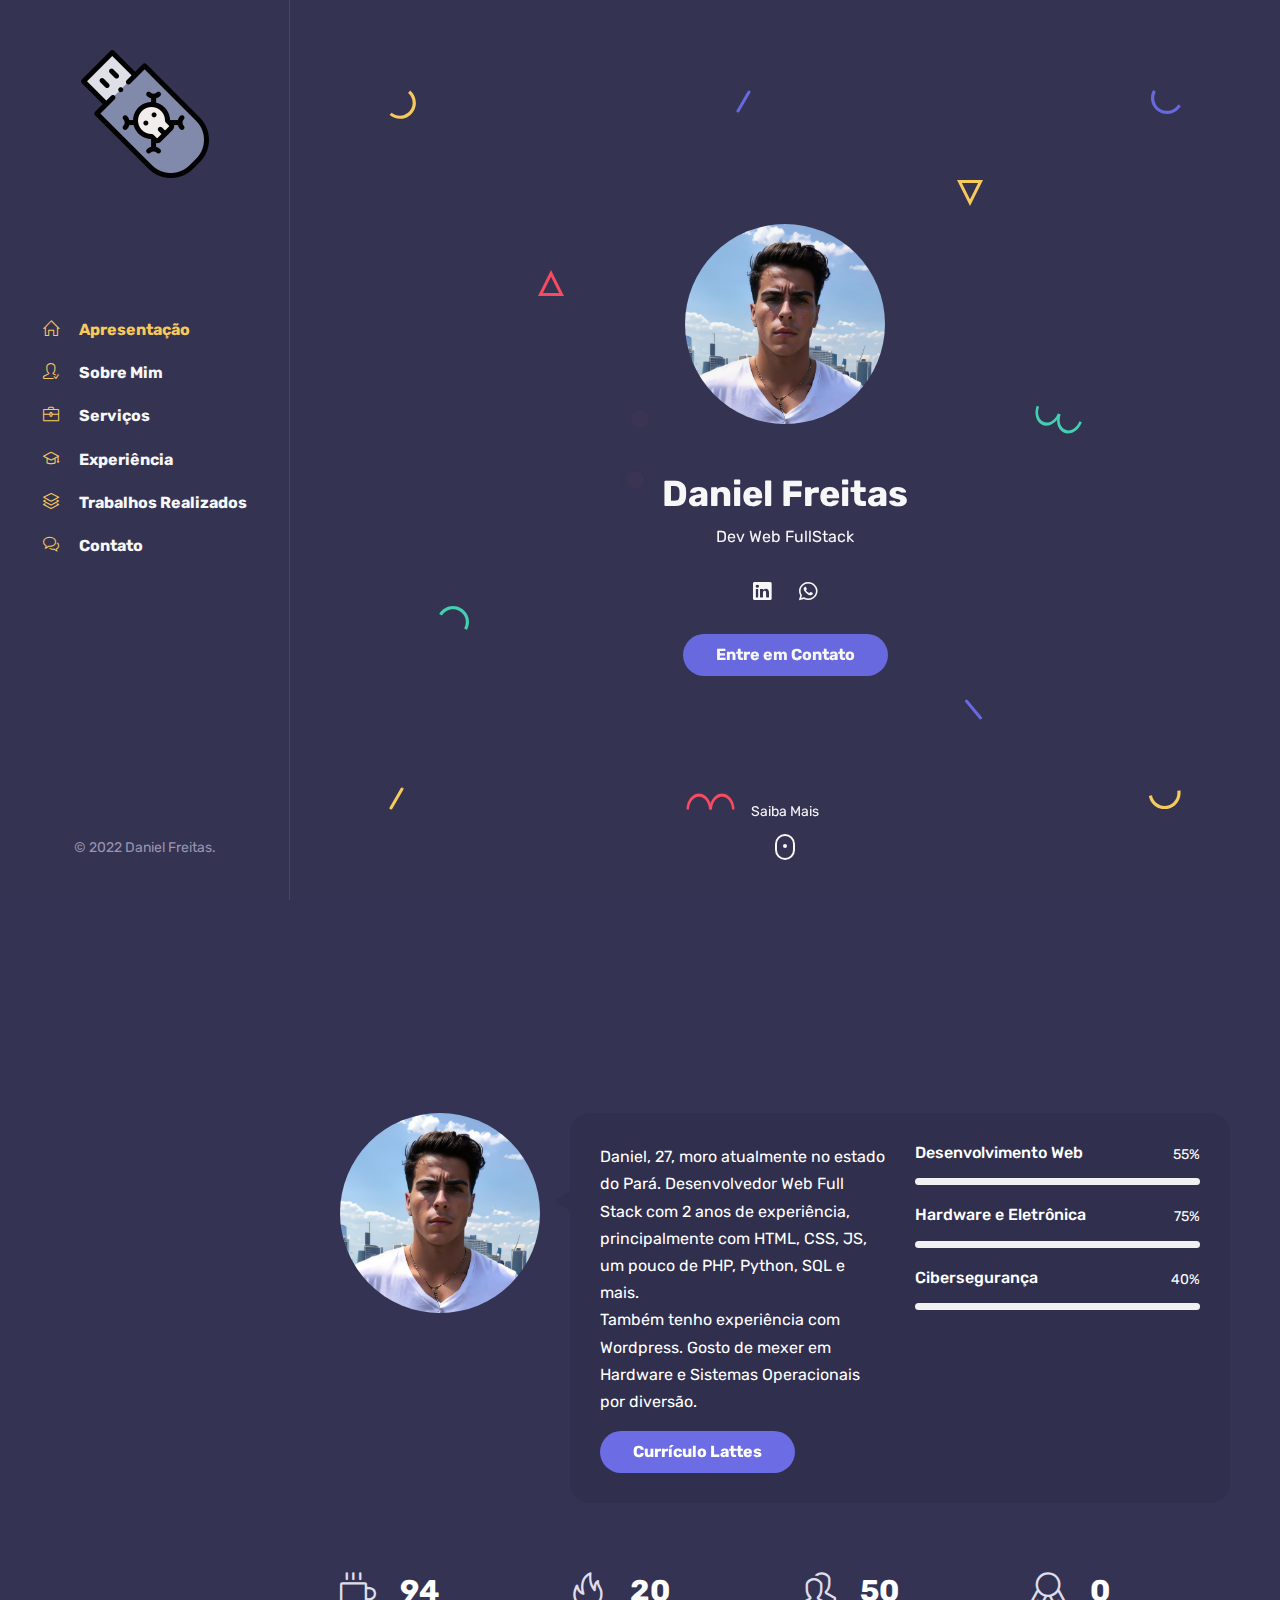
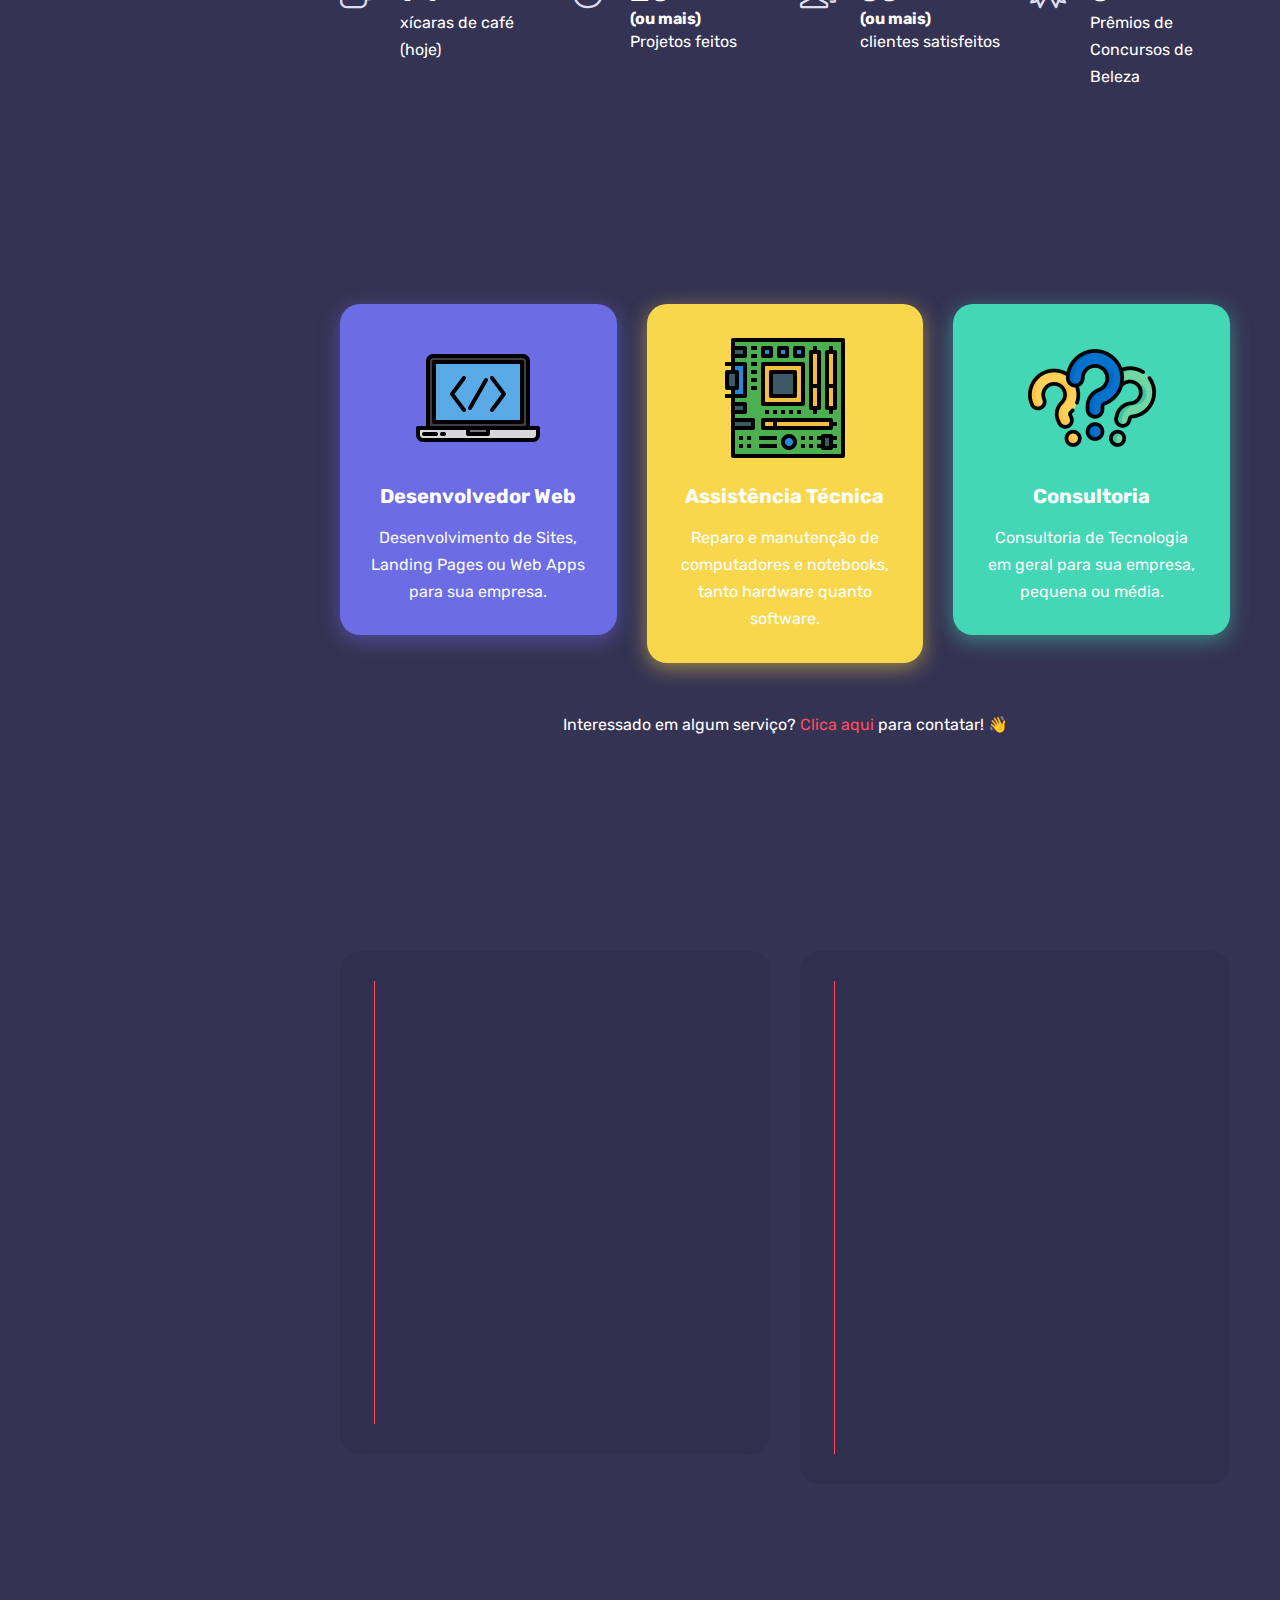
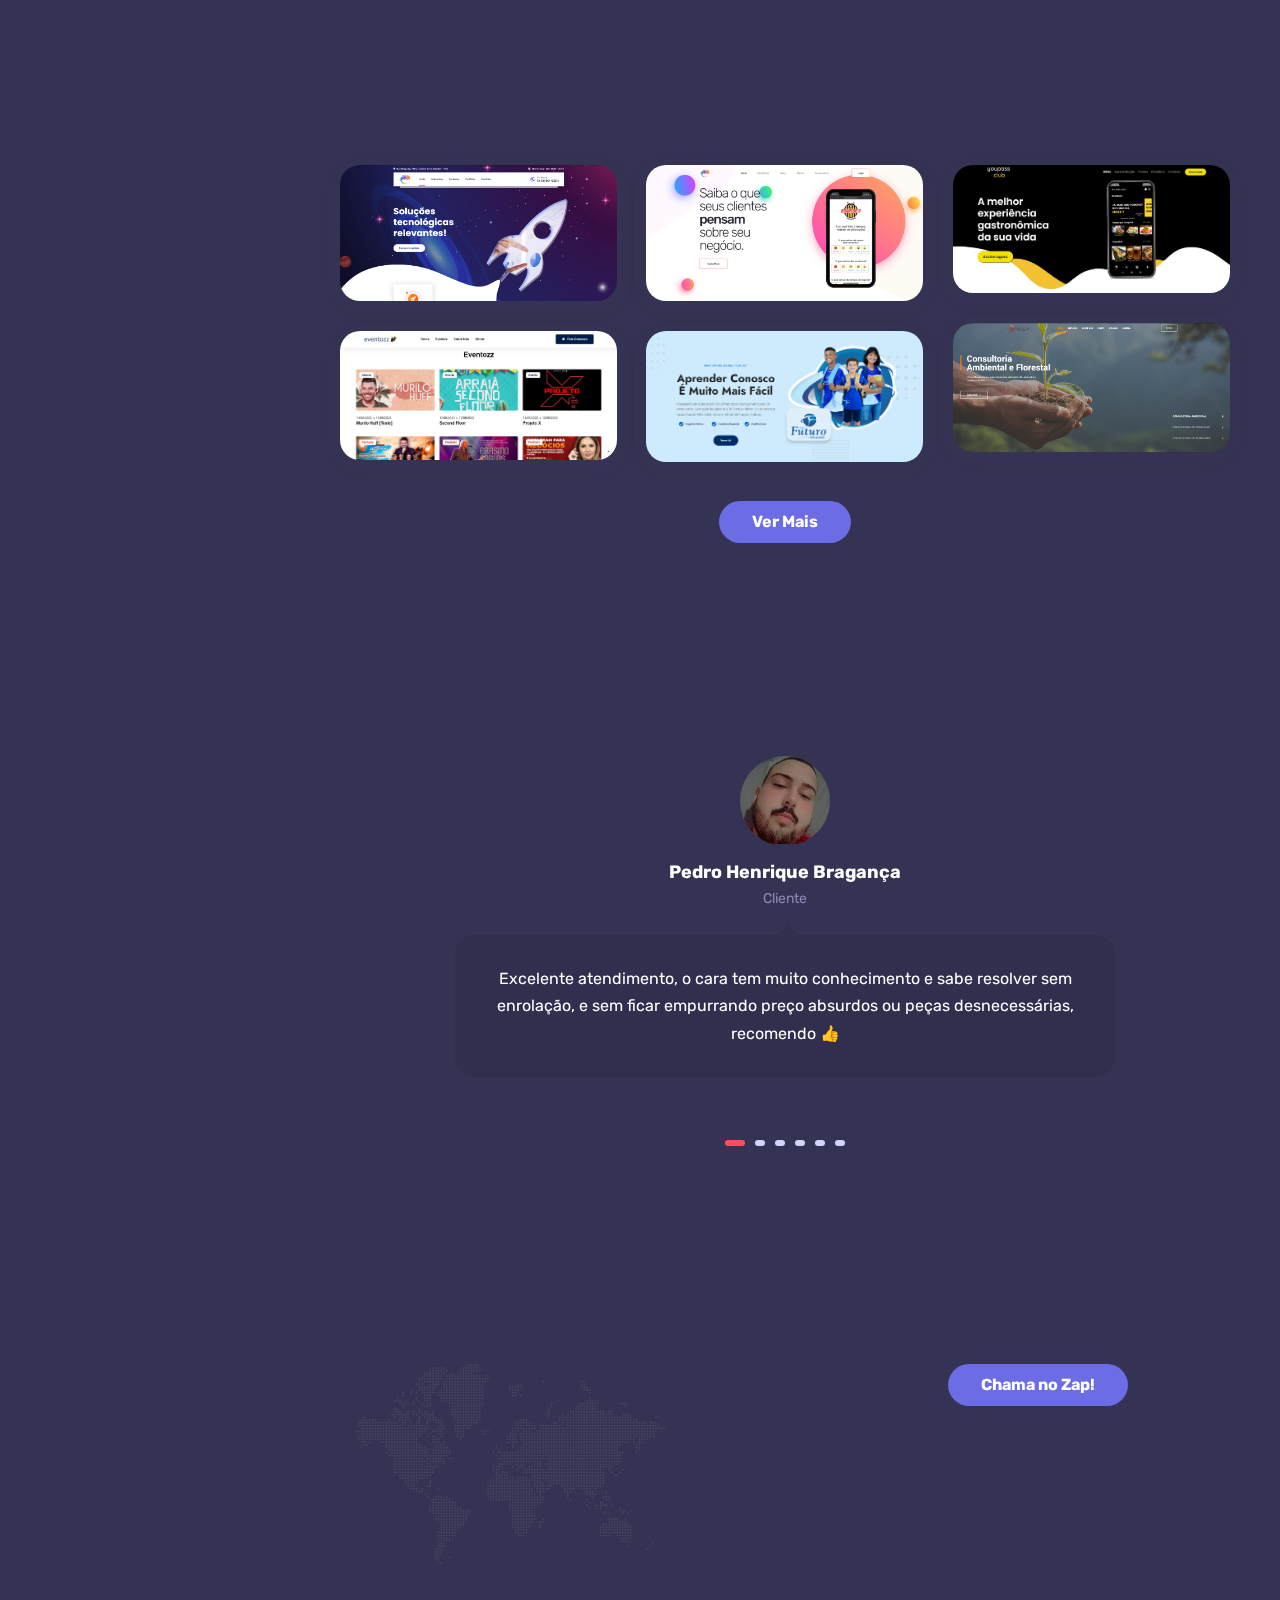
==== commit 180f0757: "Updated Linkedin" ====
--- a/index.html
+++ b/index.html
@@ -134,7 +134,7 @@
 					<!-- social icons -->
 					<ul class="social-icons light list-inline mb-0 mt-4">
 						<li class="list-inline-item"><a href="https://www.linkedin.com/in/danielofreitas"><i
-									class="fab fa-instagram"></i></a></li>
+									class="fab fa-linkedin"></i></a></li>
 						<li class="list-inline-item"><a target="_blank"
 								href="https://api.whatsapp.com/send/?phone=5561992713489"><i
 									class="fab fa-whatsapp"></i></a></li>
